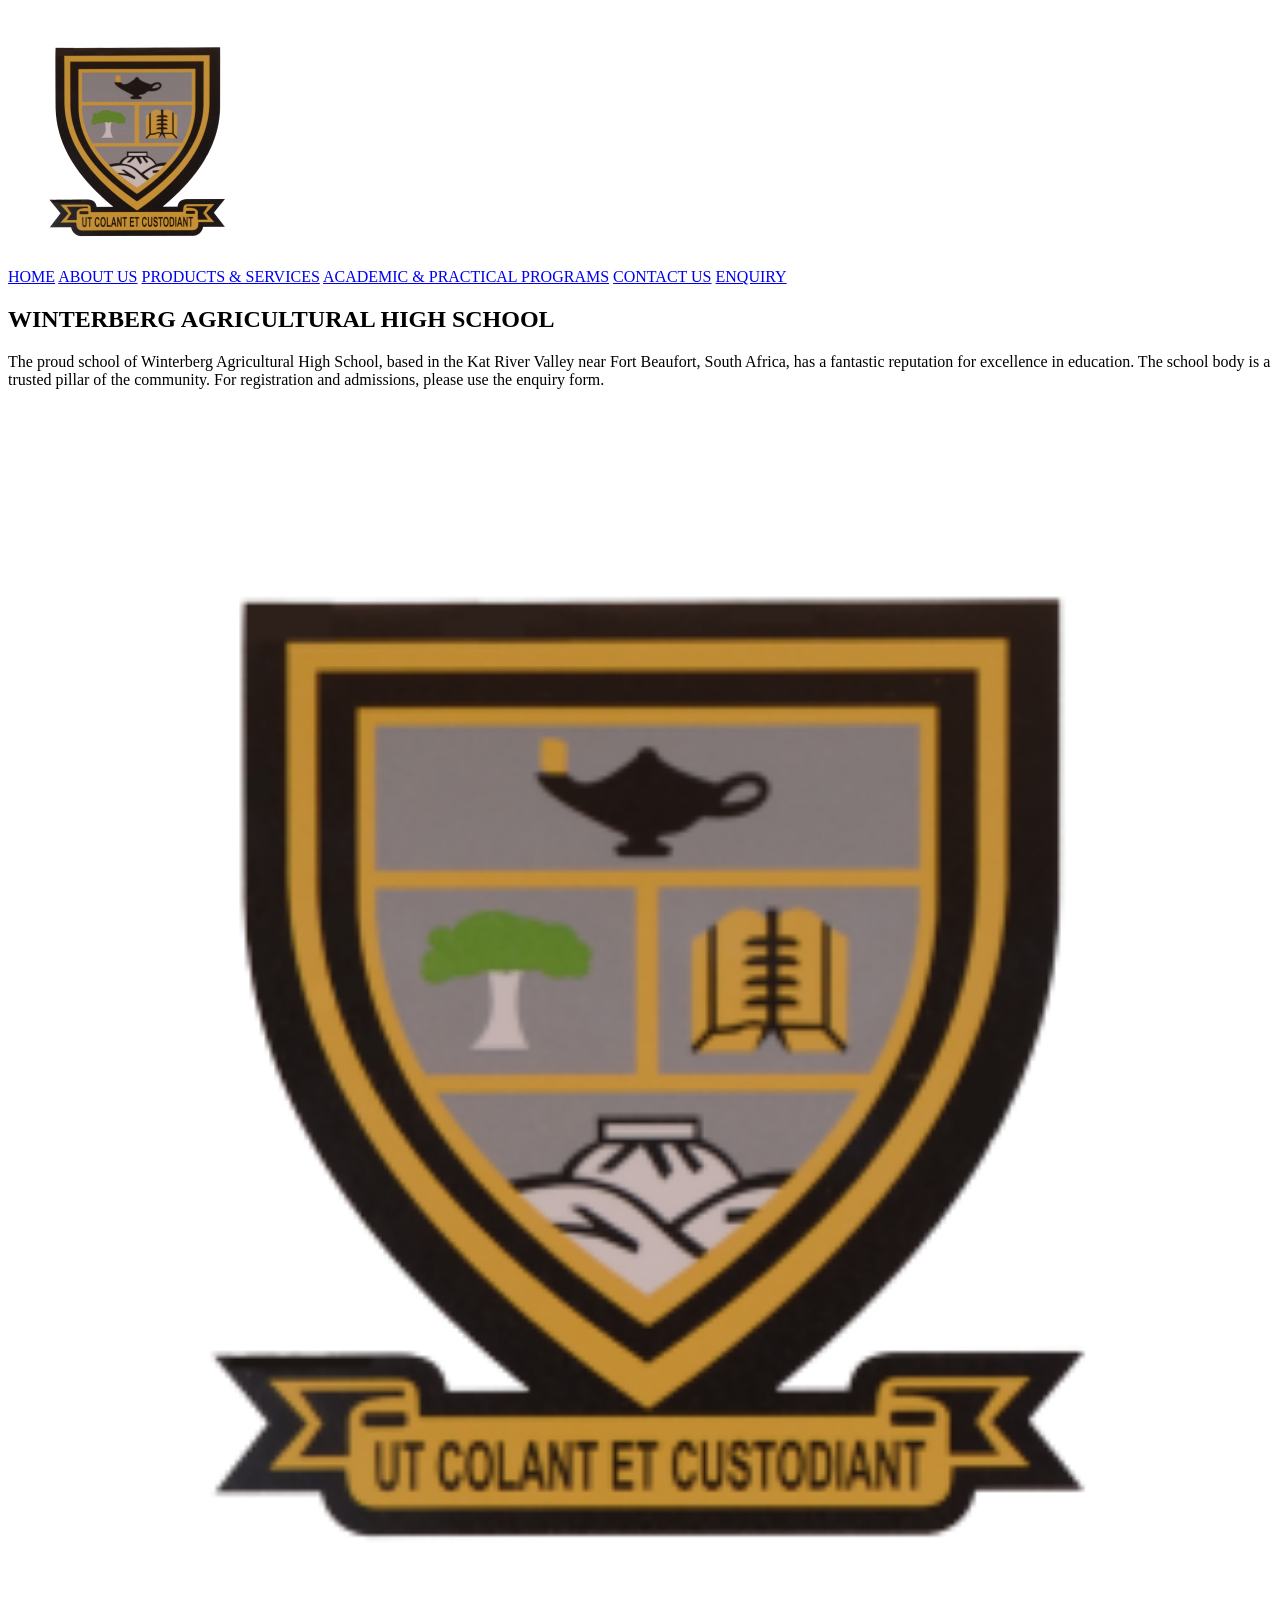
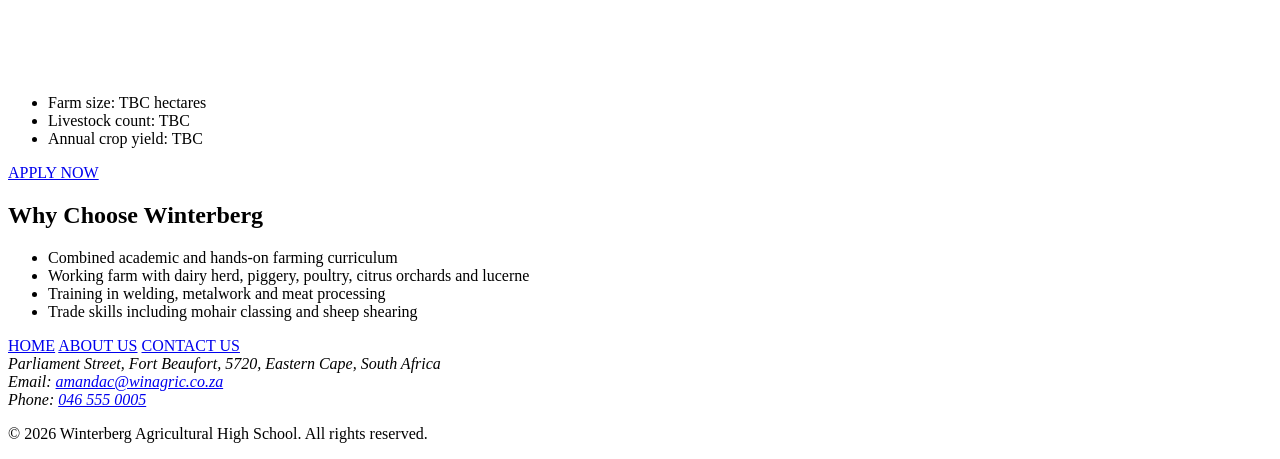
==== index.html @ d7b846fd "Added three more folders programs,products,enquiry" ====
<!DOCTYPE html>
<html lang="en">
<head>
    <meta charset="UTF-8">
    <meta name="viewport" content="width=device-width, initial-scale=1.0">
    <title>Winterberg Agricultural High School</title>
</head>
<body>
    <!--Header Section-->
    <header>
        <!--Logo-->
        <div class="logo">
            <img src="./assets/images/305408198_572691271316193_6727029344683562193_n.png" alt="Winterberg Agricultural High School badge">
        </div>
        <!--Navigation Links-->
        <nav>
            <a href="./index.html" class="active">HOME</a>
            <a href="./pages/about.html">ABOUT US</a>
            <a href="./pages/products.html">PRODUCTS &amp; SERVICES</a>
            <a href="./pages/programs.html">ACADEMIC &amp; PRACTICAL PROGRAMS</a>
            <a href="./pages/contact.html">CONTACT US</a>
            <a href="./pages/enquiry.html">ENQUIRY</a>
        </nav>
    </header>

    <!--Main Section-->
    <main>
        <!--Hero Section-->
        <section id="hero">
            <h1>WINTERBERG AGRICULTURAL HIGH SCHOOL</h1>
            <p>
                The proud school of Winterberg Agricultural High School, based in the
                Kat River Valley near Fort Beaufort, South Africa, has a fantastic
                reputation for excellence in education. The school body is a trusted
                pillar of the community. For registration and admissions, please use
                the enquiry form.
            </p>
            <img src="./assets/images/305408198_572691271316193_6727029344683562193_n.png" alt="Students working on the school farm" width="100%">
            <!--Live Metrics-->
            <ul id="farm-metrics">
                <li>Farm size: <span>TBC hectares</span></li>
                <li>Livestock count: <span>TBC</span></li>
                <li>Annual crop yield: <span>TBC</span></li>
            </ul>
            <a href="./pages/enquiry.html" id="cta-apply">APPLY NOW</a>
        </section>

        <!--Highlights Section-->
        <section id="highlights">
            <h2>Why Choose Winterberg</h2>
            <ul>
                <li>Combined academic and hands-on farming curriculum</li>
                <li>Working farm with dairy herd, piggery, poultry, citrus orchards and lucerne</li>
                <li>Training in welding, metalwork and meat processing</li>
                <li>Trade skills including mohair classing and sheep shearing</li>
            </ul>
        </section>
    </main>

    <!--Footer Section-->
    <footer>
        <nav>
            <a href="./index.html">HOME</a>
            <a href="./pages/about.html">ABOUT US</a>
            <a href="./pages/contact.html">CONTACT US</a>
        </nav>
        <address>
            Parliament Street, Fort Beaufort, 5720, Eastern Cape, South Africa<br>
            Email: <a href="mailto:amandac@winagric.co.za">amandac@winagric.co.za</a><br>
            Phone: <a href="tel:0465550005">046 555 0005</a>
        </address>
        <p>&copy; 2026 Winterberg Agricultural High School. All rights reserved.</p>
    </footer>
</body>
</html>
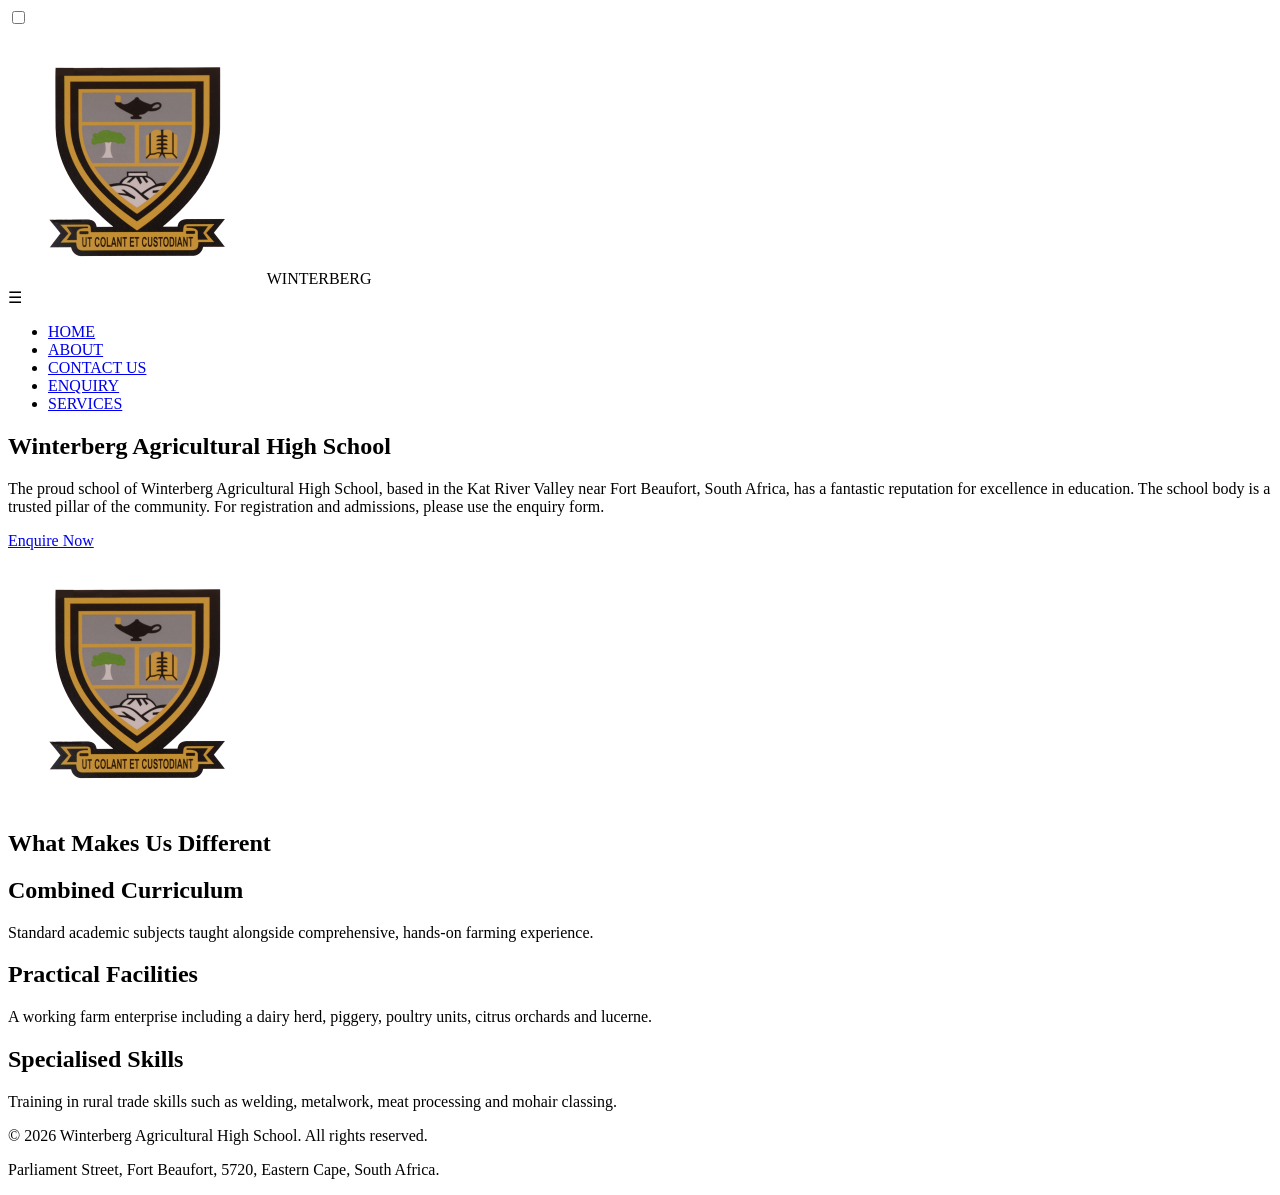
==== commit c46ae94f: "Additions" ====
--- a/index.html
+++ b/index.html
@@ -4,72 +4,74 @@
     <meta charset="UTF-8">
     <meta name="viewport" content="width=device-width, initial-scale=1.0">
     <title>Winterberg Agricultural High School</title>
+    <!--Part 2: external stylesheet linked on every page-->
+    <link rel="stylesheet" href="./assets/css/styles.css">
 </head>
 <body>
     <!--Header Section-->
     <header>
-        <!--Logo-->
-        <div class="logo">
-            <img src="./assets/images/305408198_572691271316193_6727029344683562193_n.png" alt="Winterberg Agricultural High School badge">
+        <input type="checkbox" id="nav-toggle" class="nav-toggle">
+        <div class="nav-bar">
+            <!--Logo / school badge, top left-->
+            <div class="brand">
+                <img src="./assets/images/305408198_572691271316193_6727029344683562193_n.png" alt="Winterberg Agricultural High School badge">
+                <span class="site-title">WINTERBERG</span>
+            </div>
+            <label for="nav-toggle" class="nav-toggle-label" aria-label="Toggle navigation">&#9776;</label>
+            <!--Navigation links-->
+            <nav>
+                <ul>
+                    <li><a href="./index.html" class="active">HOME</a></li>
+                    <li><a href="./pages/about.html">ABOUT</a></li>
+                    <li><a href="./pages/contact.html">CONTACT US</a></li>
+                    <li><a href="#">ENQUIRY</a></li>
+                    <li><a href="#">SERVICES</a></li>
+                </ul>
+            </nav>
         </div>
-        <!--Navigation Links-->
-        <nav>
-            <a href="./index.html" class="active">HOME</a>
-            <a href="./pages/about.html">ABOUT US</a>
-            <a href="./pages/products.html">PRODUCTS &amp; SERVICES</a>
-            <a href="./pages/programs.html">ACADEMIC &amp; PRACTICAL PROGRAMS</a>
-            <a href="./pages/contact.html">CONTACT US</a>
-            <a href="./pages/enquiry.html">ENQUIRY</a>
-        </nav>
     </header>
 
-    <!--Main Section-->
+    <!--Main section-->
     <main>
-        <!--Hero Section-->
-        <section id="hero">
-            <h1>WINTERBERG AGRICULTURAL HIGH SCHOOL</h1>
-            <p>
-                The proud school of Winterberg Agricultural High School, based in the
-                Kat River Valley near Fort Beaufort, South Africa, has a fantastic
-                reputation for excellence in education. The school body is a trusted
-                pillar of the community. For registration and admissions, please use
-                the enquiry form.
-            </p>
-            <img src="./assets/images/305408198_572691271316193_6727029344683562193_n.png" alt="Students working on the school farm" width="100%">
-            <!--Live Metrics-->
-            <ul id="farm-metrics">
-                <li>Farm size: <span>TBC hectares</span></li>
-                <li>Livestock count: <span>TBC</span></li>
-                <li>Annual crop yield: <span>TBC</span></li>
-            </ul>
-            <a href="./pages/enquiry.html" id="cta-apply">APPLY NOW</a>
+        <section class="hero">
+            <div class="hero-text">
+                <h1 class="page-title">Winterberg Agricultural High School</h1>
+                <p>
+                    The proud school of Winterberg Agricultural High School, based in the Kat River
+                    Valley near Fort Beaufort, South Africa, has a fantastic reputation for
+                    excellence in education. The school body is a trusted pillar of the community.
+                    For registration and admissions, please use the enquiry form.
+                </p>
+                <a href="./pages/contact.html" class="btn mt-lg">Enquire Now</a>
+            </div>
+            <div class="hero-image">
+                <img src="./assets/images/305408198_572691271316193_6727029344683562193_n.png" alt="Winterberg Agricultural High School students and livestock">
+            </div>
         </section>
 
-        <!--Highlights Section-->
-        <section id="highlights">
-            <h2>Why Choose Winterberg</h2>
-            <ul>
-                <li>Combined academic and hands-on farming curriculum</li>
-                <li>Working farm with dairy herd, piggery, poultry, citrus orchards and lucerne</li>
-                <li>Training in welding, metalwork and meat processing</li>
-                <li>Trade skills including mohair classing and sheep shearing</li>
-            </ul>
+        <section class="section-alt">
+            <h2 class="text-center">What Makes Us Different</h2>
+            <div class="card-group mt-lg">
+                <div class="card">
+                    <h2>Combined Curriculum</h2>
+                    <p>Standard academic subjects taught alongside comprehensive, hands-on farming experience.</p>
+                </div>
+                <div class="card">
+                    <h2>Practical Facilities</h2>
+                    <p>A working farm enterprise including a dairy herd, piggery, poultry units, citrus orchards and lucerne.</p>
+                </div>
+                <div class="card">
+                    <h2>Specialised Skills</h2>
+                    <p>Training in rural trade skills such as welding, metalwork, meat processing and mohair classing.</p>
+                </div>
+            </div>
         </section>
     </main>
 
-    <!--Footer Section-->
+    <!--Footer section-->
     <footer>
-        <nav>
-            <a href="./index.html">HOME</a>
-            <a href="./pages/about.html">ABOUT US</a>
-            <a href="./pages/contact.html">CONTACT US</a>
-        </nav>
-        <address>
-            Parliament Street, Fort Beaufort, 5720, Eastern Cape, South Africa<br>
-            Email: <a href="mailto:amandac@winagric.co.za">amandac@winagric.co.za</a><br>
-            Phone: <a href="tel:0465550005">046 555 0005</a>
-        </address>
         <p>&copy; 2026 Winterberg Agricultural High School. All rights reserved.</p>
+        <p>Parliament Street, Fort Beaufort, 5720, Eastern Cape, South Africa.</p>
     </footer>
 </body>
 </html>
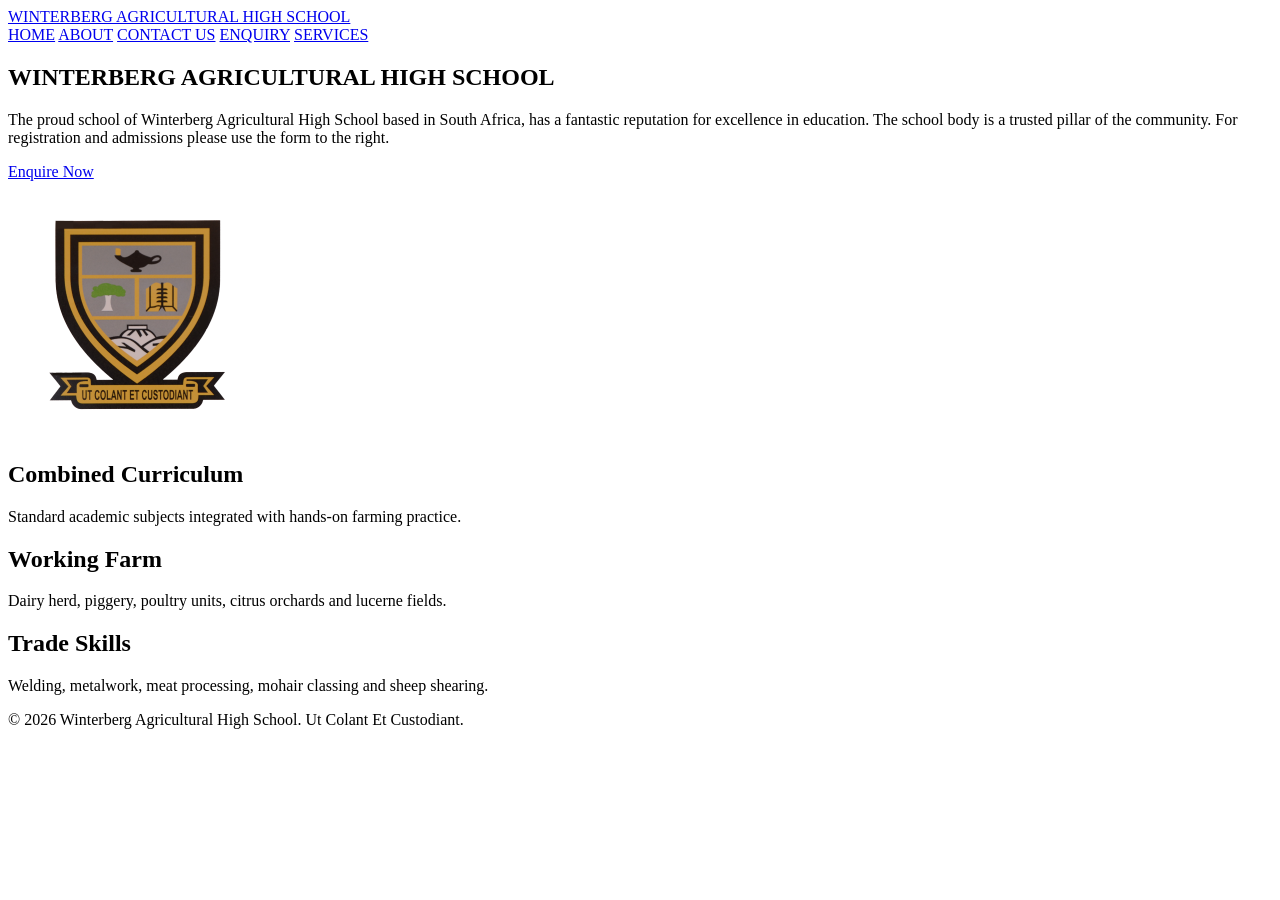
==== commit 7a20e166: "changed a few things" ====
--- a/index.html
+++ b/index.html
@@ -4,74 +4,64 @@
     <meta charset="UTF-8">
     <meta name="viewport" content="width=device-width, initial-scale=1.0">
     <title>Winterberg Agricultural High School</title>
-    <!--Part 2: external stylesheet linked on every page-->
-    <link rel="stylesheet" href="./assets/css/styles.css">
+    <link rel="preconnect" href="https://fonts.googleapis.com">
+    <link href="https://fonts.googleapis.com/css2?family=Poppins:wght@400;500;600;700&display=swap" rel="stylesheet">
+    <link rel="stylesheet" href="./assets/css/style.css">
 </head>
 <body>
     <!--Header Section-->
-    <header>
-        <input type="checkbox" id="nav-toggle" class="nav-toggle">
-        <div class="nav-bar">
-            <!--Logo / school badge, top left-->
-            <div class="brand">
-                <img src="./assets/images/305408198_572691271316193_6727029344683562193_n.png" alt="Winterberg Agricultural High School badge">
-                <span class="site-title">WINTERBERG</span>
-            </div>
-            <label for="nav-toggle" class="nav-toggle-label" aria-label="Toggle navigation">&#9776;</label>
-            <!--Navigation links-->
-            <nav>
-                <ul>
-                    <li><a href="./index.html" class="active">HOME</a></li>
-                    <li><a href="./pages/about.html">ABOUT</a></li>
-                    <li><a href="./pages/contact.html">CONTACT US</a></li>
-                    <li><a href="#">ENQUIRY</a></li>
-                    <li><a href="#">SERVICES</a></li>
-                </ul>
-            </nav>
-        </div>
+    <header class="site-header">
+        <!--Logo / School name-->
+        <a href="./index.html" class="brand">WINTERBERG <span>AGRICULTURAL HIGH SCHOOL</span></a>
+        <!--Navigation links-->
+        <nav class="primary-nav">
+            <a href="./index.html" class="active">HOME</a>
+            <a href="./pages/about.html">ABOUT</a>
+            <a href="./pages/contact.html">CONTACT US</a>
+            <a href="#">ENQUIRY</a>
+            <a href="#">SERVICES</a>
+        </nav>
     </header>
 
     <!--Main section-->
     <main>
+        <!--First / hero section-->
         <section class="hero">
             <div class="hero-text">
-                <h1 class="page-title">Winterberg Agricultural High School</h1>
+                <!--Welcome message-->
+                <h1>WINTERBERG AGRICULTURAL HIGH SCHOOL</h1>
                 <p>
-                    The proud school of Winterberg Agricultural High School, based in the Kat River
-                    Valley near Fort Beaufort, South Africa, has a fantastic reputation for
-                    excellence in education. The school body is a trusted pillar of the community.
-                    For registration and admissions, please use the enquiry form.
+                    The proud school of Winterberg Agricultural High School based in South Africa,
+                    has a fantastic reputation for excellence in education.
+                    The school body is a trusted pillar of the community.
+                    For registration and admissions please use the form to the right.
                 </p>
-                <a href="./pages/contact.html" class="btn mt-lg">Enquire Now</a>
+                <a href="./pages/contact.html" class="btn">Enquire Now</a>
             </div>
-            <div class="hero-image">
-                <img src="./assets/images/305408198_572691271316193_6727029344683562193_n.png" alt="Winterberg Agricultural High School students and livestock">
-            </div>
+            <!--Insert an image-->
+            <img src="./assets/images/305408198_572691271316193_6727029344683562193_n.png" alt="Winterberg Agricultural High School students and livestock" class="hero-img">
         </section>
 
-        <section class="section-alt">
-            <h2 class="text-center">What Makes Us Different</h2>
-            <div class="card-group mt-lg">
-                <div class="card">
-                    <h2>Combined Curriculum</h2>
-                    <p>Standard academic subjects taught alongside comprehensive, hands-on farming experience.</p>
-                </div>
-                <div class="card">
-                    <h2>Practical Facilities</h2>
-                    <p>A working farm enterprise including a dairy herd, piggery, poultry units, citrus orchards and lucerne.</p>
-                </div>
-                <div class="card">
-                    <h2>Specialised Skills</h2>
-                    <p>Training in rural trade skills such as welding, metalwork, meat processing and mohair classing.</p>
-                </div>
+        <!--Highlights section-->
+        <section class="highlights">
+            <div class="card">
+                <h2>Combined Curriculum</h2>
+                <p>Standard academic subjects integrated with hands-on farming practice.</p>
+            </div>
+            <div class="card">
+                <h2>Working Farm</h2>
+                <p>Dairy herd, piggery, poultry units, citrus orchards and lucerne fields.</p>
+            </div>
+            <div class="card">
+                <h2>Trade Skills</h2>
+                <p>Welding, metalwork, meat processing, mohair classing and sheep shearing.</p>
             </div>
         </section>
     </main>
 
     <!--Footer section-->
-    <footer>
-        <p>&copy; 2026 Winterberg Agricultural High School. All rights reserved.</p>
-        <p>Parliament Street, Fort Beaufort, 5720, Eastern Cape, South Africa.</p>
+    <footer class="site-footer">
+        <p>&copy; 2026 Winterberg Agricultural High School. Ut Colant Et Custodiant.</p>
     </footer>
 </body>
 </html>
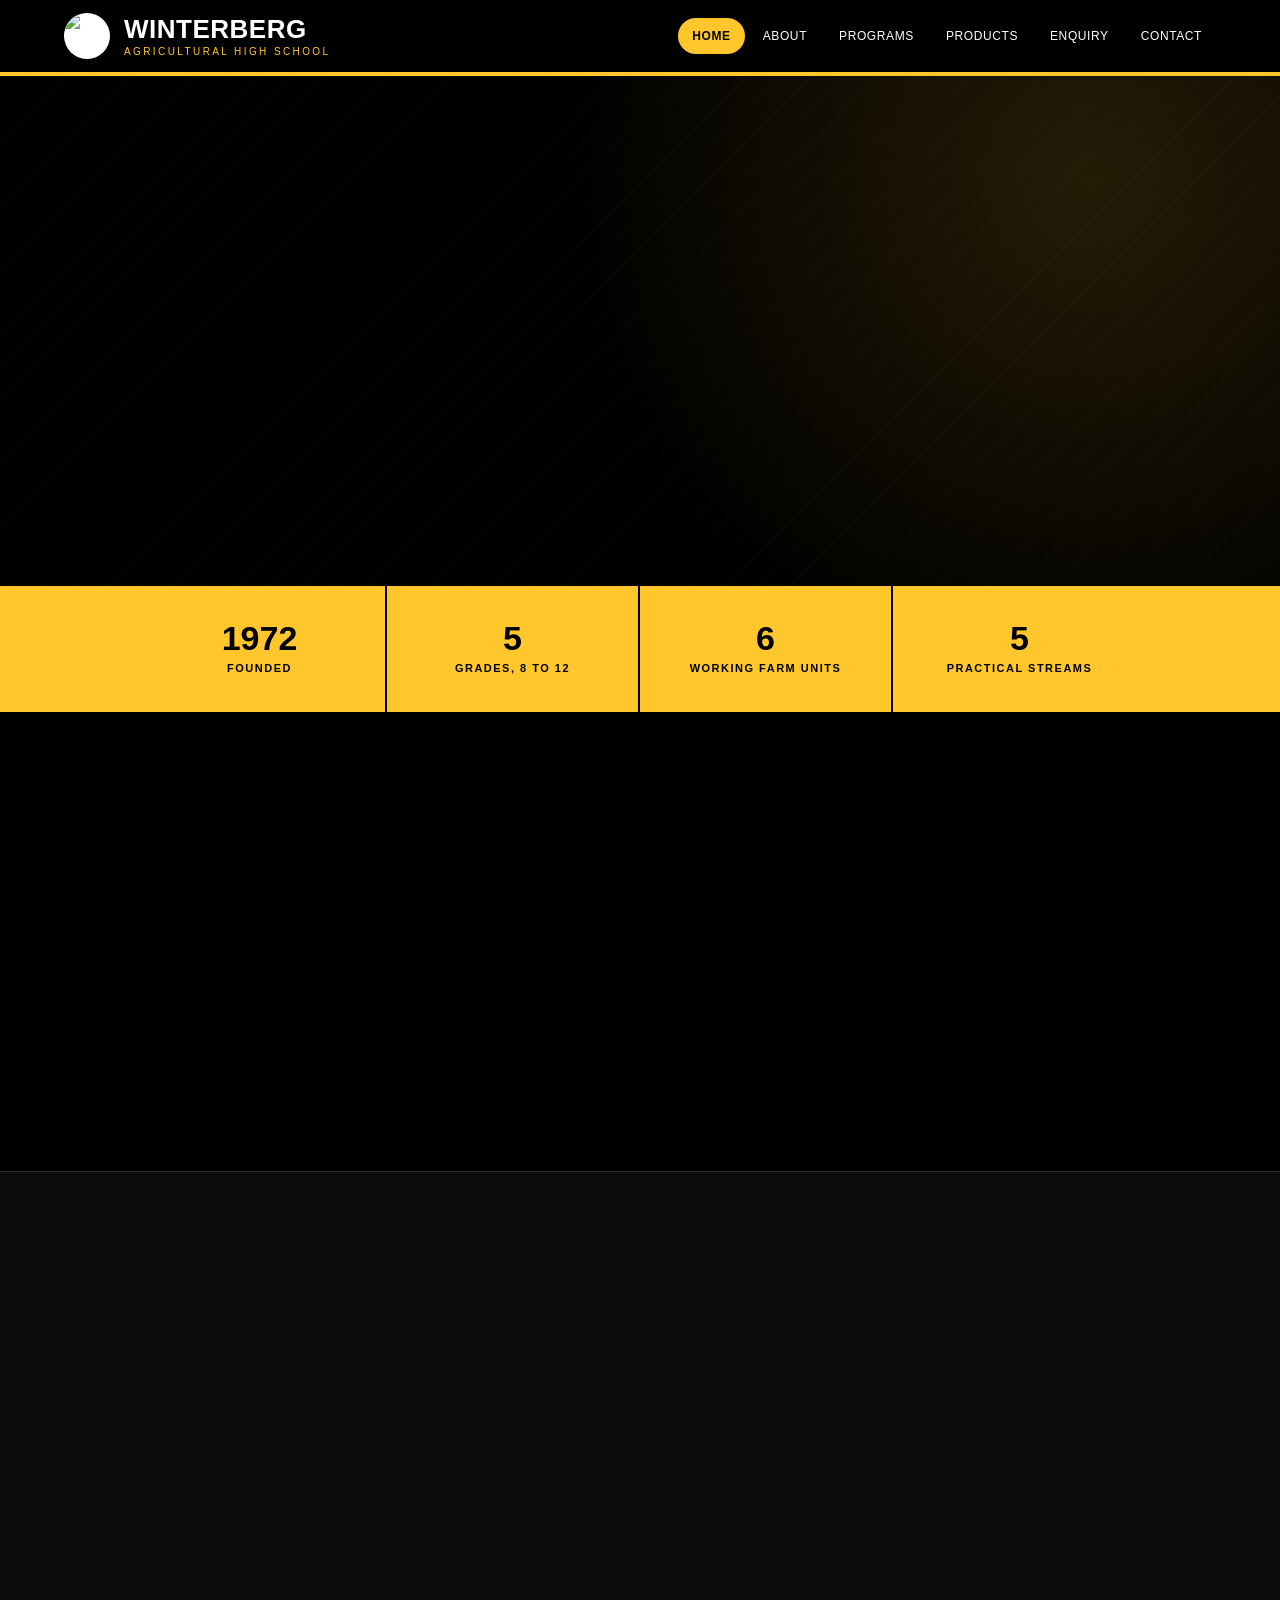
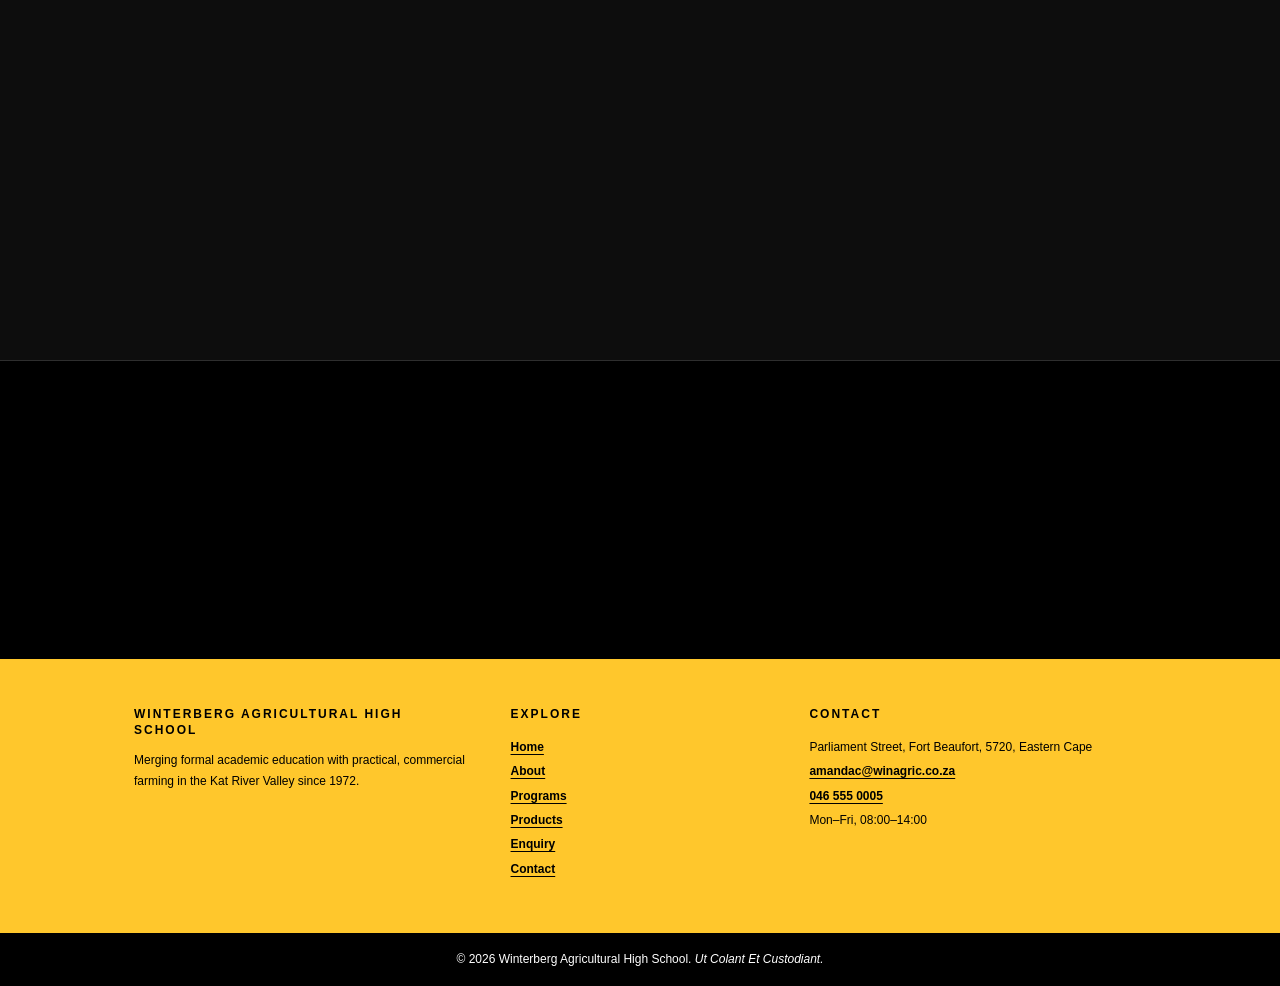
==== commit 8375aaca: "Added the form" ====
--- a/index.html
+++ b/index.html
@@ -1,67 +1,201 @@
 <!DOCTYPE html>
-<html lang="en">
+<html lang="en" class="no-js">
 <head>
     <meta charset="UTF-8">
     <meta name="viewport" content="width=device-width, initial-scale=1.0">
-    <title>Winterberg Agricultural High School</title>
+    <title>Winterberg Agricultural High School | Farming &amp; Academic Excellence, Fort Beaufort</title>
+    <meta name="description" content="Winterberg Agricultural High School in Fort Beaufort, Eastern Cape, combines Grade 8 to 12 academics with hands-on commercial farming and trade skills.">
+    <meta name="author" content="Winterberg Agricultural High School">
+    <meta name="robots" content="index, follow">
+    <meta name="theme-color" content="#000000">
+    <link rel="canonical" href="https://siyahlumakepe15-debug.github.io/Winterberg-Website/">
+    <!-- Security: Content-Security-Policy and referrer policy -->
+    <meta http-equiv="Content-Security-Policy" content="default-src 'self'; script-src 'self' 'sha256-N9v3EnPaUyp6HvI/g75KoK11mUw7quk1fPSwEhREnaU=' https://unpkg.com; style-src 'self' https://unpkg.com https://fonts.googleapis.com; font-src https://fonts.gstatic.com; img-src 'self' data: https://*.tile.openstreetmap.org; connect-src 'self'; object-src 'none'; base-uri 'self'; form-action 'self'">
+    <meta name="referrer" content="strict-origin-when-cross-origin">
+    <!-- Social sharing -->
+    <meta property="og:type" content="website">
+    <meta property="og:site_name" content="Winterberg Agricultural High School">
+    <meta property="og:title" content="Winterberg Agricultural High School | Farming &amp; Academic Excellence, Fort Beaufort">
+    <meta property="og:description" content="Winterberg Agricultural High School in Fort Beaufort, Eastern Cape, combines Grade 8 to 12 academics with hands-on commercial farming and trade skills.">
+    <meta property="og:url" content="https://siyahlumakepe15-debug.github.io/Winterberg-Website/">
+    <meta property="og:image" content="https://siyahlumakepe15-debug.github.io/Winterberg-Website/assets/images/winterberg-crest.png">
+    <meta property="og:locale" content="en_ZA">
+    <meta name="twitter:card" content="summary">
+    <link rel="icon" type="image/png" href="./assets/images/winterberg-crest.png">
+    <!-- Page speed: preconnect + non-blocking font load -->
     <link rel="preconnect" href="https://fonts.googleapis.com">
-    <link href="https://fonts.googleapis.com/css2?family=Poppins:wght@400;500;600;700&display=swap" rel="stylesheet">
+    <link rel="preconnect" href="https://fonts.gstatic.com" crossorigin>
+    <link rel="stylesheet" href="https://fonts.googleapis.com/css2?family=Poppins:wght@400;500;600;700&amp;display=swap">
     <link rel="stylesheet" href="./assets/css/style.css">
+    <script type="application/ld+json">{"@context": "https://schema.org", "@type": "EducationalOrganization", "name": "Winterberg Agricultural High School", "alternateName": "Winterberg Landbou Hoërskool", "url": "https://siyahlumakepe15-debug.github.io/Winterberg-Website/", "logo": "https://siyahlumakepe15-debug.github.io/Winterberg-Website/assets/images/winterberg-crest.png", "foundingDate": "1972", "email": "amandac@winagric.co.za", "telephone": "+27465550005", "address": {"@type": "PostalAddress", "streetAddress": "Parliament Street", "addressLocality": "Fort Beaufort", "addressRegion": "Eastern Cape", "postalCode": "5720", "addressCountry": "ZA"}, "geo": {"@type": "GeoCoordinates", "latitude": -32.7867, "longitude": 26.6236}, "openingHours": "Mo-Fr 08:00-14:00"}</script>
+    <script>document.documentElement.className = "js";</script>
 </head>
 <body>
+    <a class="skip-link" href="#main">Skip to main content</a>
+
     <!--Header Section-->
     <header class="site-header">
-        <!--Logo / School name-->
-        <a href="./index.html" class="brand">WINTERBERG <span>AGRICULTURAL HIGH SCHOOL</span></a>
-        <!--Navigation links-->
-        <nav class="primary-nav">
-            <a href="./index.html" class="active">HOME</a>
+        <a href="./index.html" class="brand-lockup" aria-label="Winterberg Agricultural High School home">
+            <img class="brand-crest" src="./assets/images/winterberg-crest.png" width="46" height="46" alt="Winterberg school crest">
+            <span class="brand">WINTERBERG <span>AGRICULTURAL HIGH SCHOOL</span></span>
+        </a>
+        <button class="nav-toggle" type="button" aria-expanded="false" aria-controls="primary-nav" aria-label="Toggle menu">
+            <span></span><span></span><span></span>
+        </button>
+        <nav class="primary-nav" id="primary-nav" aria-label="Main">
+            <a href="./index.html" class="active" aria-current="page">HOME</a>
             <a href="./pages/about.html">ABOUT</a>
-            <a href="./pages/contact.html">CONTACT US</a>
-            <a href="#">ENQUIRY</a>
-            <a href="#">SERVICES</a>
+            <a href="./pages/programs.html">PROGRAMS</a>
+            <a href="./pages/products.html">PRODUCTS</a>
+            <a href="./pages/enquiry.html">ENQUIRY</a>
+            <a href="./pages/contact.html">CONTACT</a>
         </nav>
     </header>
 
-    <!--Main section-->
-    <main>
-        <!--First / hero section-->
-        <section class="hero">
-            <div class="hero-text">
-                <!--Welcome message-->
-                <h1>WINTERBERG AGRICULTURAL HIGH SCHOOL</h1>
-                <p>
-                    The proud school of Winterberg Agricultural High School based in South Africa,
-                    has a fantastic reputation for excellence in education.
-                    The school body is a trusted pillar of the community.
-                    For registration and admissions please use the form to the right.
-                </p>
-                <a href="./pages/contact.html" class="btn">Enquire Now</a>
-            </div>
-            <!--Insert an image-->
-            <img src="./assets/images/305408198_572691271316193_6727029344683562193_n.png" alt="Winterberg Agricultural High School students and livestock" class="hero-img">
-        </section>
-
-        <!--Highlights section-->
-        <section class="highlights">
-            <div class="card">
-                <h2>Combined Curriculum</h2>
-                <p>Standard academic subjects integrated with hands-on farming practice.</p>
-            </div>
-            <div class="card">
-                <h2>Working Farm</h2>
-                <p>Dairy herd, piggery, poultry units, citrus orchards and lucerne fields.</p>
-            </div>
-            <div class="card">
-                <h2>Trade Skills</h2>
-                <p>Welding, metalwork, meat processing, mohair classing and sheep shearing.</p>
-            </div>
-        </section>
+    <main id="main">
+
+        <!--Hero-->
+        <section class="hero-wrap" aria-labelledby="hero-title">
+            <div class="container hero">
+                <div class="hero-card reveal">
+                    <p class="eyebrow">Fort Beaufort &middot; Kat River Valley &middot; Est. 1972</p>
+                    <h1 id="hero-title">WINTERBERG AGRICULTURAL HIGH SCHOOL</h1>
+                    <p>
+                        The proud school of Winterberg Agricultural High School, based in South Africa,
+                        has a fantastic reputation for excellence in education.
+                        The school body is a trusted pillar of the community.
+                        For registration and admissions, send us an enquiry and our office will respond.
+                    </p>
+                    <div class="hero-actions">
+                        <a href="./pages/enquiry.html" class="btn">Enquire Now</a>
+                        <a href="./pages/programs.html" class="btn btn-outline">Explore programs</a>
+                    </div>
+                </div>
+                <div class="hero-visual reveal" data-delay="1">
+                    <img src="./assets/images/winterberg-crest.png" width="255" height="256" class="hero-img" alt="Winterberg Agricultural High School crest with the motto Ut Colant Et Custodiant">
+                    <div class="hero-badge"><strong data-count="54" data-suffix="+">54+</strong>years of farming education</div>
+                </div>
+            </div>
+        </section>
+
+        <!--Stats band-->
+        <section class="band-yellow" aria-label="School at a glance">
+            <div class="container stats">
+                <div class="stat"><span class="num" data-count="1972">1972</span><span class="label">Founded</span></div>
+                <div class="stat"><span class="num" data-count="5">5</span><span class="label">Grades, 8 to 12</span></div>
+                <div class="stat"><span class="num" data-count="6">6</span><span class="label">Working farm units</span></div>
+                <div class="stat"><span class="num" data-count="5">5</span><span class="label">Practical streams</span></div>
+            </div>
+        </section>
+
+        <!--Highlights-->
+        <section class="section" aria-labelledby="why-title">
+            <div class="container">
+                <div class="section-head reveal">
+                    <p class="eyebrow">Why Winterberg</p>
+                    <h2 id="why-title">Classroom learning, grown in the field</h2>
+                    <p class="lede">Students leave with a matric and with skills they have practised for years on a real, commercial farm.</p>
+                </div>
+                <div class="grid-3">
+                    <article class="card reveal"><span class="card-num">01</span>
+                        <h3>Combined Curriculum</h3>
+                        <p>Standard academic subjects integrated with hands-on farming practice.</p></article>
+                    <article class="card reveal" data-delay="1"><span class="card-num">02</span>
+                        <h3>Working Farm</h3>
+                        <p>Dairy herd, piggery, poultry units, citrus orchards and lucerne fields.</p></article>
+                    <article class="card reveal" data-delay="2"><span class="card-num">03</span>
+                        <h3>Trade Skills</h3>
+                        <p>Welding, metalwork, meat processing, mohair classing and sheep shearing.</p></article>
+                </div>
+            </div>
+        </section>
+
+        <!--Gallery with lightbox-->
+        <section class="section band-ink" aria-labelledby="gallery-title">
+            <div class="container">
+                <div class="section-head reveal">
+                    <p class="eyebrow">Life at school</p>
+                    <h2 id="gallery-title">Gallery</h2>
+                    <p class="lede">Select any image to view it larger. Use the arrow keys to move through the gallery and Esc to close.</p>
+                </div>
+                <div class="gallery" id="gallery" role="list" aria-label="Photo gallery. Select an image to enlarge it.">
+                <button class="gallery-item reveal" type="button" data-full="./assets/images/dairy-herd.svg" data-caption="Dairy herd" data-alt="Illustration of dairy cows grazing on the Winterberg school farm" data-delay="0">
+                    <img src="./assets/images/dairy-herd.svg" width="800" height="600" loading="lazy" alt="Illustration of dairy cows grazing on the Winterberg school farm">
+                    <span class="cap">Dairy herd</span>
+                </button>
+                <button class="gallery-item reveal" type="button" data-full="./assets/images/citrus-orchard.svg" data-caption="Citrus orchards" data-alt="Illustration of rows of orange trees in the school citrus orchard" data-delay="1">
+                    <img src="./assets/images/citrus-orchard.svg" width="800" height="600" loading="lazy" alt="Illustration of rows of orange trees in the school citrus orchard">
+                    <span class="cap">Citrus orchards</span>
+                </button>
+                <button class="gallery-item reveal" type="button" data-full="./assets/images/lucerne-fields.svg" data-caption="Lucerne fields" data-alt="Illustration of lucerne fields with round hay bales" data-delay="2">
+                    <img src="./assets/images/lucerne-fields.svg" width="800" height="600" loading="lazy" alt="Illustration of lucerne fields with round hay bales">
+                    <span class="cap">Lucerne fields</span>
+                </button>
+                <button class="gallery-item reveal" type="button" data-full="./assets/images/welding-workshop.svg" data-caption="Welding and metalwork" data-alt="Illustration of an anvil and welding sparks in the school workshop" data-delay="0">
+                    <img src="./assets/images/welding-workshop.svg" width="800" height="600" loading="lazy" alt="Illustration of an anvil and welding sparks in the school workshop">
+                    <span class="cap">Welding and metalwork</span>
+                </button>
+                <button class="gallery-item reveal" type="button" data-full="./assets/images/greenhouse.svg" data-caption="Greenhouses" data-alt="Illustration of a greenhouse full of young seedlings" data-delay="1">
+                    <img src="./assets/images/greenhouse.svg" width="800" height="600" loading="lazy" alt="Illustration of a greenhouse full of young seedlings">
+                    <span class="cap">Greenhouses</span>
+                </button>
+                <button class="gallery-item reveal" type="button" data-full="./assets/images/classroom.svg" data-caption="Classroom learning" data-alt="Illustration of a classroom blackboard with a graph" data-delay="2">
+                    <img src="./assets/images/classroom.svg" width="800" height="600" loading="lazy" alt="Illustration of a classroom blackboard with a graph">
+                    <span class="cap">Classroom learning</span>
+                </button>
+            </div>
+            </div>
+        </section>
+
+        <!--CTA-->
+        <section class="section">
+            <div class="container">
+                <div class="cta-strip reveal">
+                    <div>
+                        <p class="eyebrow">Admissions</p>
+                        <h2>Ready to become part of Winterberg?</h2>
+                        <p>Ask about available places, produce boxes, or how to volunteer or sponsor.</p>
+                    </div>
+                    <a href="./pages/enquiry.html" class="btn">Send an enquiry</a>
+                </div>
+            </div>
+        </section>
+
     </main>
 
-    <!--Footer section-->
+    <!--Footer Section-->
     <footer class="site-footer">
-        <p>&copy; 2026 Winterberg Agricultural High School. Ut Colant Et Custodiant.</p>
+        <div class="footer-grid">
+            <div>
+                <h2>Winterberg Agricultural High School</h2>
+                <p>Merging formal academic education with practical, commercial farming in the Kat River Valley since 1972.</p>
+            </div>
+            <nav aria-label="Footer">
+                <h2>Explore</h2>
+                <ul>
+                <li><a href="./index.html">Home</a></li>
+                <li><a href="./pages/about.html">About</a></li>
+                <li><a href="./pages/programs.html">Programs</a></li>
+                <li><a href="./pages/products.html">Products</a></li>
+                <li><a href="./pages/enquiry.html">Enquiry</a></li>
+                <li><a href="./pages/contact.html">Contact</a></li>
+                </ul>
+            </nav>
+            <address>
+                <h2>Contact</h2>
+                <ul>
+                    <li>Parliament Street, Fort Beaufort, 5720, Eastern Cape</li>
+                    <li><a href="mailto:amandac@winagric.co.za">amandac@winagric.co.za</a></li>
+                    <li><a href="tel:+27465550005">046 555 0005</a></li>
+                    <li>Mon&ndash;Fri, 08:00&ndash;14:00</li>
+                </ul>
+            </address>
+        </div>
+        <p class="footer-bottom">&copy; 2026 Winterberg Agricultural High School. <em>Ut Colant Et Custodiant.</em></p>
     </footer>
+
+    <button class="to-top" type="button" aria-label="Back to top">&uarr;</button>
+
+    <script src="./assets/js/main.js" defer></script>
 </body>
 </html>
--- a/assets/css/style.css
+++ b/assets/css/style.css
@@ -0,0 +1,551 @@
+/* =========================================================
+   WINTERBERG AGRICULTURAL HIGH SCHOOL — MAIN STYLESHEET
+   (Part 2 styling + Part 3 redesign and interactive components)
+
+   Colour rules
+     - WHITE text on every BLACK surface
+     - BLACK text on every YELLOW surface
+     - White also used as an accent (borders, form fields, frames)
+
+   Brief typography (kept exactly, change in ONE place below):
+     --size-brand 26px | --size-title 14px | --size-body 12px
+
+   Contents
+     1. Reset & variables        7. Gallery & lightbox
+     2. Typography               8. Accordion, tabs, filter
+     3. Layout & header          9. Tables
+     4. Hero & sections         10. Forms & validation
+     5. Cards & stats           11. Map & footer
+     6. Buttons & links         12. Animation, responsive, print
+   ========================================================= */
+
+/* -----------------------------
+   1. RESET & VARIABLES
+------------------------------ */
+*, *::before, *::after { margin: 0; padding: 0; box-sizing: border-box; }
+
+:root {
+    --colour-yellow: #ffc72c;
+    --colour-yellow-deep: #e6a800;
+    --colour-black: #000000;
+    --colour-ink: #0d0d0d;          /* raised black surface */
+    --colour-panel: #161616;        /* card surface on black */
+    --colour-line: #2e2e2e;
+    --colour-white: #ffffff;
+    --colour-muted: #cfcfcf;        /* secondary text on black */
+    --colour-error: #b3001b;        /* error text on white/yellow */
+    --colour-error-bright: #ff6b6b; /* error text on black */
+    --colour-ok: #0b6b2a;
+    --colour-placeholder: #5c5c5c;
+
+    --font-main: 'Poppins', 'Avenir Next LT Pro', 'Century Gothic', Arial, sans-serif;
+
+    --size-brand: 26px;
+    --size-title: 14px;
+    --size-body: 12px;
+
+    --radius: 14px;
+    --radius-sm: 8px;
+    --shadow-yellow: 8px 8px 0 var(--colour-yellow);
+    --ease: cubic-bezier(.2, .7, .2, 1);
+    --header-h: 76px;
+}
+
+html { scroll-behavior: smooth; scroll-padding-top: calc(var(--header-h) + 16px); }
+
+body {
+    font-family: var(--font-main);
+    font-size: var(--size-body);
+    line-height: 1.7;
+    color: var(--colour-white);
+    background-color: var(--colour-black);
+    display: flex;
+    flex-direction: column;
+    min-height: 100vh;
+    -webkit-font-smoothing: antialiased;
+}
+
+img, svg { max-width: 100%; height: auto; display: block; }
+a { color: inherit; text-decoration: none; }
+ul { list-style: none; }
+button { font-family: inherit; cursor: pointer; }
+
+.skip-link {
+    position: absolute; left: 12px; top: -60px; z-index: 200;
+    background: var(--colour-yellow); color: var(--colour-black);
+    padding: 10px 16px; border-radius: 0 0 var(--radius-sm) var(--radius-sm);
+    font-weight: 600; transition: top .2s var(--ease);
+}
+.skip-link:focus { top: 0; }
+
+.visually-hidden {
+    position: absolute !important; width: 1px; height: 1px; overflow: hidden;
+    clip: rect(0 0 0 0); white-space: nowrap;
+}
+
+/* -----------------------------
+   2. TYPOGRAPHY
+------------------------------ */
+h1, h2, h3 { font-weight: 600; line-height: 1.3; }
+
+.brand { font-size: var(--size-brand); font-weight: 700; letter-spacing: .5px; line-height: 1.1; color: var(--colour-white); }
+.brand span {
+    display: block; font-size: 10px; font-weight: 500; letter-spacing: 2.4px;
+    color: var(--colour-yellow); margin-top: 3px;
+}
+
+/* Page / hero titles = 14px per brief, made to feel deliberate with tracking + rule */
+.hero h1, .page-intro h1 {
+    font-size: var(--size-title);
+    text-transform: uppercase;
+    letter-spacing: 2px;
+    margin-bottom: 14px;
+}
+h2 { font-size: var(--size-title); margin-bottom: 8px; }
+h3 { font-size: var(--size-body); margin-bottom: 6px; }
+p, li, label, dd, dt, td, th { font-size: var(--size-body); }
+
+.eyebrow {
+    display: inline-flex; align-items: center; gap: 10px;
+    font-size: 10px; font-weight: 600; letter-spacing: 3px; text-transform: uppercase;
+    color: var(--colour-yellow); margin-bottom: 10px;
+}
+.eyebrow::before { content: ""; width: 28px; height: 2px; background: currentColor; }
+.on-yellow .eyebrow, .hero .eyebrow, .band-yellow .eyebrow { color: var(--colour-black); }
+
+.lede { font-size: 13px; max-width: 60ch; color: var(--colour-muted); }
+
+/* -----------------------------
+   3. LAYOUT & HEADER
+------------------------------ */
+.site-header {
+    position: sticky; top: 0; z-index: 100;
+    display: flex; justify-content: space-between; align-items: center; gap: 16px;
+    min-height: var(--header-h);
+    padding: 12px 5%;
+    background: rgba(0, 0, 0, .92);
+    backdrop-filter: blur(10px);
+    border-bottom: 4px solid var(--colour-yellow);
+    transition: box-shadow .3s var(--ease), min-height .3s var(--ease);
+}
+.site-header.is-scrolled { box-shadow: 0 8px 24px rgba(0, 0, 0, .6); --header-h: 64px; }
+
+.brand-lockup { display: flex; align-items: center; gap: 14px; }
+.brand-crest { width: 46px; height: 46px; border-radius: 50%; background: var(--colour-white); object-fit: cover; flex: none; }
+
+.primary-nav { display: flex; flex-wrap: wrap; gap: 4px; }
+.primary-nav a {
+    position: relative; display: inline-block; padding: 8px 14px;
+    font-size: var(--size-body); font-weight: 500; letter-spacing: .6px;
+    border-radius: 999px; color: var(--colour-white);
+    transition: background-color .2s, color .2s;
+}
+
+.nav-toggle {
+    display: none; width: 44px; height: 44px; border: 2px solid var(--colour-yellow);
+    border-radius: var(--radius-sm); background: transparent; color: var(--colour-yellow);
+    align-items: center; justify-content: center; flex-direction: column; gap: 5px;
+}
+.nav-toggle span { display: block; width: 20px; height: 2px; background: currentColor; transition: transform .25s var(--ease), opacity .2s; }
+.nav-toggle[aria-expanded="true"] span:nth-child(1) { transform: translateY(7px) rotate(45deg); }
+.nav-toggle[aria-expanded="true"] span:nth-child(2) { opacity: 0; }
+.nav-toggle[aria-expanded="true"] span:nth-child(3) { transform: translateY(-7px) rotate(-45deg); }
+
+main { flex: 1; width: 100%; }
+.container { width: 100%; max-width: 1140px; margin: 0 auto; padding-inline: 5%; }
+.section { padding: 72px 0; }
+.section-head { margin-bottom: 36px; max-width: 62ch; }
+
+.band-yellow { background: var(--colour-yellow); color: var(--colour-black); }
+.band-ink { background: var(--colour-ink); border-block: 1px solid var(--colour-line); }
+
+.grid-3 { display: grid; grid-template-columns: repeat(3, 1fr); gap: 24px; }
+.grid-2 { display: grid; grid-template-columns: repeat(2, 1fr); gap: 32px; align-items: start; }
+
+/* -----------------------------
+   4. HERO & PAGE INTRO
+------------------------------ */
+.hero-wrap {
+    position: relative; overflow: hidden;
+    background:
+        radial-gradient(circle at 85% 20%, rgba(255, 199, 44, .14), transparent 45%),
+        repeating-linear-gradient(135deg, transparent 0 22px, rgba(255, 255, 255, .025) 22px 23px),
+        var(--colour-black);
+    padding: 64px 0 80px;
+}
+.hero {
+    display: grid; grid-template-columns: 1.15fr .85fr; gap: 56px; align-items: center;
+}
+.hero-card {
+    background: var(--colour-yellow); color: var(--colour-black);
+    border-radius: var(--radius); padding: 44px 40px; box-shadow: var(--shadow-yellow) ,0 0 0 4px var(--colour-white) inset;
+    position: relative;
+}
+.hero-card p { font-size: 13px; max-width: 52ch; }
+.hero-card h1 { border-bottom: 3px solid var(--colour-black); display: inline-block; padding-bottom: 8px; }
+.hero-actions { display: flex; flex-wrap: wrap; gap: 12px; margin-top: 22px; }
+
+.hero-visual { position: relative; display: grid; place-items: center; }
+.hero-img {
+    width: min(340px, 100%); aspect-ratio: 1; object-fit: contain;
+    background: var(--colour-white); border: 4px solid var(--colour-white);
+    border-radius: 50%; padding: 14px;
+    box-shadow: 0 0 0 10px var(--colour-yellow), 0 30px 60px rgba(0, 0, 0, .6);
+    animation: float 6s ease-in-out infinite;
+}
+.hero-badge {
+    position: absolute; right: -6px; bottom: -22px;
+    background: var(--colour-black); color: var(--colour-white);
+    border: 2px solid var(--colour-yellow); border-radius: var(--radius-sm);
+    padding: 10px 16px; font-weight: 600; font-size: 11px; line-height: 1.4;
+}
+.hero-badge strong { display: block; color: var(--colour-yellow); font-size: 18px; }
+
+.page-intro { padding: 64px 0 40px; background: linear-gradient(180deg, var(--colour-ink), var(--colour-black)); border-bottom: 1px solid var(--colour-line); }
+.page-intro h1 { display: inline-block; padding-bottom: 8px; border-bottom: 3px solid var(--colour-yellow); }
+.page-intro p { max-width: 70ch; font-size: 13px; color: var(--colour-muted); }
+.breadcrumb { font-size: 11px; color: var(--colour-muted); margin-bottom: 14px; }
+.breadcrumb a { text-decoration: underline; text-underline-offset: 3px; }
+.breadcrumb a:hover { color: var(--colour-yellow); }
+
+/* -----------------------------
+   5. CARDS & STATS
+------------------------------ */
+.card {
+    background: var(--colour-panel); color: var(--colour-white);
+    border: 1px solid var(--colour-line); border-top: 4px solid var(--colour-yellow);
+    border-radius: var(--radius); padding: 28px 24px;
+    transition: transform .3s var(--ease), background-color .3s, color .3s, border-color .3s, box-shadow .3s;
+}
+.card .card-num {
+    display: inline-grid; place-items: center; width: 38px; height: 38px; margin-bottom: 16px;
+    border-radius: 50%; background: var(--colour-yellow); color: var(--colour-black);
+    font-weight: 700; font-size: 13px; transition: background-color .3s, color .3s;
+}
+.card p { color: var(--colour-muted); transition: color .3s; }
+.card:hover { background: var(--colour-yellow); color: var(--colour-black); border-color: var(--colour-yellow); transform: translateY(-6px); box-shadow: 0 18px 36px rgba(255, 199, 44, .25); }
+.card:hover p { color: var(--colour-black); }
+.card:hover .card-num { background: var(--colour-black); color: var(--colour-white); }
+
+.stats { display: grid; grid-template-columns: repeat(4, 1fr); gap: 0; }
+.stat { padding: 34px 20px; text-align: center; border-right: 2px solid var(--colour-black); }
+.stat:last-child { border-right: 0; }
+.stat .num { display: block; font-size: 34px; font-weight: 700; line-height: 1.1; }
+.stat .label { font-size: 11px; font-weight: 600; letter-spacing: 1.5px; text-transform: uppercase; }
+
+.motto {
+    text-align: center; padding: 56px 24px; border-radius: var(--radius);
+    background: var(--colour-yellow); color: var(--colour-black);
+    position: relative; overflow: hidden;
+}
+.motto h2 { font-size: 20px; font-style: italic; }
+.motto::before, .motto::after {
+    content: "\201C"; position: absolute; font-size: 140px; line-height: 1; opacity: .12; font-weight: 700;
+}
+.motto::before { left: 20px; top: -10px; }
+.motto::after { content: "\201D"; right: 20px; bottom: -60px; }
+
+.cta-strip {
+    display: flex; flex-wrap: wrap; align-items: center; justify-content: space-between; gap: 20px;
+    padding: 36px 40px; border: 2px solid var(--colour-yellow); border-radius: var(--radius);
+    background: var(--colour-ink);
+}
+
+/* -----------------------------
+   6. BUTTONS & LINKS
+------------------------------ */
+.btn {
+    display: inline-flex; align-items: center; gap: 8px; justify-content: center;
+    background: var(--colour-yellow); color: var(--colour-black);
+    font-family: var(--font-main); font-size: var(--size-body); font-weight: 600; letter-spacing: .5px;
+    padding: 12px 26px; border: 2px solid var(--colour-yellow); border-radius: 999px;
+    transition: background-color .2s, color .2s, border-color .2s, transform .2s var(--ease);
+}
+.btn::after { content: "\2192"; transition: transform .2s var(--ease); }
+.btn.no-arrow::after { content: none; }
+.hero-card .btn, .on-yellow .btn, .form-panel .btn { background: var(--colour-black); color: var(--colour-white); border-color: var(--colour-black); }
+.btn-outline { background: transparent; color: var(--colour-black); border-color: var(--colour-black); }
+.hero-card .btn-outline { background: transparent; color: var(--colour-black); }
+.form-panel .btn-outline { background: transparent; color: var(--colour-black); }
+
+.primary-nav a:hover, .primary-nav a:focus-visible { background: var(--colour-white); color: var(--colour-black); }
+.primary-nav a.active { background: var(--colour-yellow); color: var(--colour-black); font-weight: 600; }
+.primary-nav a:active { transform: scale(.96); }
+
+.btn:hover, .btn:focus-visible { background: var(--colour-white); color: var(--colour-black); border-color: var(--colour-white); transform: translateY(-2px); }
+.btn:hover::after { transform: translateX(4px); }
+.hero-card .btn:hover, .on-yellow .btn:hover, .form-panel .btn:hover { background: var(--colour-white); border-color: var(--colour-black); }
+.btn:active { transform: translateY(1px); }
+.btn[disabled] { opacity: .55; cursor: not-allowed; transform: none; }
+
+.text-link { text-decoration: underline; text-underline-offset: 3px; text-decoration-color: var(--colour-yellow); }
+.text-link:hover { color: var(--colour-yellow); }
+
+a:focus-visible, button:focus-visible, summary:focus-visible, [tabindex]:focus-visible {
+    outline: 3px solid var(--colour-white); outline-offset: 3px;
+}
+.hero-card a:focus-visible, .on-yellow a:focus-visible, .on-yellow button:focus-visible,
+.band-yellow a:focus-visible { outline-color: var(--colour-black); }
+
+/* -----------------------------
+   7. GALLERY & LIGHTBOX
+------------------------------ */
+.gallery { display: grid; grid-template-columns: repeat(3, 1fr); gap: 16px; }
+.gallery-item {
+    position: relative; padding: 0; border: 2px solid var(--colour-line); border-radius: var(--radius);
+    overflow: hidden; background: var(--colour-panel); aspect-ratio: 4 / 3; display: block; width: 100%;
+    transition: border-color .3s, transform .3s var(--ease);
+}
+.gallery-item img { width: 100%; height: 100%; object-fit: cover; transition: transform .6s var(--ease); }
+.gallery-item figcaption, .gallery-item .cap {
+    position: absolute; inset: auto 0 0 0; padding: 22px 16px 12px; text-align: left;
+    background: linear-gradient(transparent, rgba(0, 0, 0, .92)); color: var(--colour-white);
+    font-weight: 600; font-size: 12px; transform: translateY(40%); opacity: 0;
+    transition: transform .3s var(--ease), opacity .3s;
+}
+.gallery-item:hover, .gallery-item:focus-visible { border-color: var(--colour-yellow); transform: translateY(-4px); }
+.gallery-item:hover img { transform: scale(1.08); }
+.gallery-item:hover .cap, .gallery-item:focus-visible .cap { transform: none; opacity: 1; }
+
+.lightbox {
+    border: 0; background: transparent; padding: 0; max-width: 100vw; max-height: 100vh; width: 100%; height: 100%;
+    color: var(--colour-white);
+}
+.lightbox::backdrop { background: rgba(0, 0, 0, .92); backdrop-filter: blur(4px); }
+.lightbox[open] { display: grid; place-items: center; animation: fade .25s var(--ease); }
+.lightbox-figure { width: min(900px, 92vw); text-align: center; }
+.lightbox-figure img { width: 100%; max-height: 70vh; object-fit: contain; border: 4px solid var(--colour-white); border-radius: var(--radius); background: var(--colour-panel); }
+.lightbox-figure figcaption { margin-top: 14px; font-weight: 600; font-size: 13px; }
+.lightbox-count { color: var(--colour-yellow); font-size: 11px; letter-spacing: 2px; }
+.lb-btn {
+    position: fixed; width: 48px; height: 48px; border-radius: 50%; border: 2px solid var(--colour-yellow);
+    background: var(--colour-black); color: var(--colour-yellow); font-size: 22px; line-height: 1;
+    display: grid; place-items: center; transition: background-color .2s, color .2s;
+}
+.lb-btn:hover, .lb-btn:focus-visible { background: var(--colour-yellow); color: var(--colour-black); }
+.lb-close { top: 20px; right: 20px; }
+.lb-prev { left: 20px; top: 50%; translate: 0 -50%; }
+.lb-next { right: 20px; top: 50%; translate: 0 -50%; }
+
+/* -----------------------------
+   8. ACCORDION, TABS, FILTER
+------------------------------ */
+.accordion { display: grid; gap: 12px; }
+.acc-item { border: 1px solid var(--colour-line); border-radius: var(--radius); background: var(--colour-panel); overflow: hidden; transition: border-color .3s; }
+.acc-item.is-open { border-color: var(--colour-yellow); }
+.acc-trigger {
+    width: 100%; display: flex; align-items: center; justify-content: space-between; gap: 16px;
+    padding: 18px 22px; background: transparent; border: 0; color: var(--colour-white);
+    font-size: 13px; font-weight: 600; text-align: left;
+}
+.acc-trigger:hover { color: var(--colour-yellow); }
+.acc-icon { flex: none; width: 28px; height: 28px; border-radius: 50%; background: var(--colour-yellow); color: var(--colour-black); position: relative; transition: transform .3s var(--ease); }
+.acc-icon::before, .acc-icon::after { content: ""; position: absolute; left: 50%; top: 50%; width: 12px; height: 2px; background: currentColor; translate: -50% -50%; }
+.acc-icon::after { rotate: 90deg; transition: rotate .3s var(--ease); }
+.is-open .acc-icon::after { rotate: 0deg; }
+.acc-panel { display: grid; grid-template-rows: 0fr; transition: grid-template-rows .35s var(--ease); }
+.is-open .acc-panel { grid-template-rows: 1fr; }
+.acc-panel > div { overflow: hidden; }
+.acc-panel p { padding: 0 22px 20px; color: var(--colour-muted); max-width: 70ch; }
+
+.tabs { border: 1px solid var(--colour-line); border-radius: var(--radius); background: var(--colour-panel); overflow: hidden; }
+.tab-list { display: flex; flex-wrap: wrap; gap: 6px; padding: 10px; background: var(--colour-ink); border-bottom: 1px solid var(--colour-line); }
+.tab-btn {
+    padding: 10px 20px; border: 2px solid transparent; border-radius: 999px; background: transparent;
+    color: var(--colour-white); font-size: var(--size-body); font-weight: 600; transition: background-color .2s, color .2s;
+}
+.tab-btn:hover { border-color: var(--colour-white); }
+.tab-btn[aria-selected="true"] { background: var(--colour-yellow); color: var(--colour-black); }
+.tab-panel { padding: 28px; animation: fade .35s var(--ease); }
+.tab-panel[hidden] { display: none; }
+
+.tick-list li { position: relative; padding: 8px 0 8px 30px; border-bottom: 1px solid var(--colour-line); }
+.tick-list li::before { content: "\2713"; position: absolute; left: 0; top: 8px; width: 20px; height: 20px; border-radius: 50%; background: var(--colour-yellow); color: var(--colour-black); font-size: 11px; font-weight: 700; display: grid; place-items: center; }
+
+.pill-row { display: flex; flex-wrap: wrap; gap: 8px; margin-bottom: 18px; }
+.pill { padding: 8px 18px; border: 2px solid var(--colour-white); border-radius: 999px; background: transparent; color: var(--colour-white); font-weight: 600; font-size: 11px; transition: background-color .2s, color .2s, border-color .2s; }
+.pill:hover { border-color: var(--colour-yellow); color: var(--colour-yellow); }
+.pill[aria-pressed="true"] { background: var(--colour-yellow); color: var(--colour-black); border-color: var(--colour-yellow); }
+
+.tracker { display: grid; grid-template-columns: repeat(2, 1fr); gap: 12px; }
+.tracker li { display: flex; justify-content: space-between; align-items: center; gap: 12px; padding: 14px 18px; border: 1px solid var(--colour-line); border-radius: var(--radius-sm); background: var(--colour-panel); transition: opacity .3s, transform .3s var(--ease); }
+.tracker li[hidden] { display: none; }
+.status { padding: 4px 12px; border-radius: 999px; font-size: 10px; font-weight: 700; letter-spacing: 1px; text-transform: uppercase; }
+.status.in { background: var(--colour-yellow); color: var(--colour-black); }
+.status.out { background: var(--colour-white); color: var(--colour-black); }
+
+/* -----------------------------
+   9. TABLES
+------------------------------ */
+.table-wrap { overflow-x: auto; border: 1px solid var(--colour-line); border-radius: var(--radius); }
+table { width: 100%; border-collapse: collapse; min-width: 440px; }
+th, td { padding: 14px 18px; text-align: left; border-bottom: 1px solid var(--colour-line); }
+thead th { background: var(--colour-yellow); color: var(--colour-black); font-weight: 600; letter-spacing: .5px; }
+tbody tr { transition: background-color .2s; }
+tbody tr:nth-child(even) { background: var(--colour-ink); }
+tbody tr:hover { background: #1f1f1f; }
+tbody tr:last-child td { border-bottom: 0; }
+tbody th[scope="row"], td:first-child { font-weight: 600; }
+caption { text-align: left; padding: 0 0 10px; font-weight: 600; caption-side: top; }
+
+/* -----------------------------
+   10. FORMS & VALIDATION
+------------------------------ */
+.form-panel {
+    background: var(--colour-yellow); color: var(--colour-black);
+    border-radius: var(--radius); padding: 36px; box-shadow: 8px 8px 0 var(--colour-white);
+}
+.form-panel p.note { margin-bottom: 18px; }
+.form-grid { display: grid; grid-template-columns: repeat(2, 1fr); gap: 4px 20px; }
+.field { display: flex; flex-direction: column; margin-bottom: 14px; }
+.field.full { grid-column: 1 / -1; }
+.field label { font-weight: 600; margin-bottom: 6px; }
+.field .hint { font-size: 11px; margin-top: 4px; opacity: .8; }
+
+.field input, .field select, .field textarea {
+    width: 100%; padding: 12px 14px; font-family: var(--font-main); font-size: var(--size-body);
+    background: var(--colour-white); color: var(--colour-black);
+    border: 2px solid var(--colour-black); border-radius: var(--radius-sm);
+    transition: box-shadow .2s, border-color .2s;
+}
+.field textarea { resize: vertical; min-height: 120px; }
+.field input::placeholder, .field textarea::placeholder { color: var(--colour-placeholder); }
+.field input:focus, .field select:focus, .field textarea:focus { outline: none; box-shadow: 0 0 0 4px var(--colour-black); }
+.field.has-error input, .field.has-error select, .field.has-error textarea { border-color: var(--colour-error); box-shadow: 0 0 0 3px var(--colour-white), 0 0 0 5px var(--colour-error); }
+.field.is-valid input, .field.is-valid select, .field.is-valid textarea { border-color: var(--colour-ok); }
+.error-msg { display: none; margin-top: 6px; padding: 6px 10px; border-radius: 6px; background: var(--colour-white); color: var(--colour-error); font-weight: 600; font-size: 11px; }
+.has-error .error-msg { display: block; animation: shake .35s; }
+.char-count { align-self: flex-end; font-size: 11px; margin-top: 4px; }
+
+.form-actions { display: flex; flex-wrap: wrap; gap: 12px; align-items: center; margin-top: 8px; }
+.form-status { margin-top: 18px; }
+.result-card {
+    background: var(--colour-black); color: var(--colour-white); border-radius: var(--radius);
+    padding: 24px; border-left: 6px solid var(--colour-white); animation: fade .4s var(--ease);
+}
+.result-card h3 { font-size: var(--size-title); color: var(--colour-yellow); }
+.result-card dl { display: grid; grid-template-columns: max-content 1fr; gap: 6px 16px; margin: 12px 0; }
+.result-card dt { font-weight: 600; color: var(--colour-muted); }
+.result-card pre { white-space: pre-wrap; font-family: var(--font-main); font-size: var(--size-body); background: var(--colour-panel); border: 1px solid var(--colour-line); border-radius: var(--radius-sm); padding: 14px; margin: 12px 0; }
+.result-card .btn { background: var(--colour-yellow); color: var(--colour-black); border-color: var(--colour-yellow); }
+.result-card .btn:hover { background: var(--colour-white); }
+.spinner { width: 18px; height: 18px; border: 3px solid var(--colour-black); border-top-color: transparent; border-radius: 50%; animation: spin .7s linear infinite; display: inline-block; }
+
+/* -----------------------------
+   11. MAP & FOOTER
+------------------------------ */
+.map-card { border: 3px solid var(--colour-white); border-radius: var(--radius); overflow: hidden; }
+#map { height: 380px; width: 100%; background: var(--colour-panel); }
+.map-fallback { padding: 20px; }
+
+.info-list li { display: flex; gap: 14px; padding: 14px 0; border-bottom: 1px solid var(--colour-line); }
+.info-list li:last-child { border-bottom: 0; }
+.info-list strong { min-width: 74px; color: var(--colour-yellow); }
+.info-list a { text-decoration: underline; text-underline-offset: 3px; }
+
+.site-footer { background: var(--colour-yellow); color: var(--colour-black); margin-top: auto; }
+.footer-grid { display: grid; grid-template-columns: 1.3fr 1fr 1.3fr; gap: 40px; padding: 48px 5%; max-width: 1140px; margin: 0 auto; }
+.site-footer h2 { font-size: var(--size-body); letter-spacing: 2px; text-transform: uppercase; margin-bottom: 12px; }
+.site-footer li { padding: 2px 0; }
+.site-footer a { text-decoration: underline; text-underline-offset: 3px; font-weight: 600; }
+.site-footer a:hover { background: var(--colour-black); color: var(--colour-white); text-decoration: none; }
+.footer-bottom { background: var(--colour-black); color: var(--colour-white); text-align: center; padding: 16px 5%; border-top: 4px solid var(--colour-yellow); }
+.footer-bottom a { color: var(--colour-yellow); }
+address { font-style: normal; }
+
+.to-top {
+    position: fixed; right: 20px; bottom: 20px; width: 46px; height: 46px; border-radius: 50%;
+    background: var(--colour-yellow); color: var(--colour-black); border: 2px solid var(--colour-black);
+    font-size: 18px; font-weight: 700; display: grid; place-items: center;
+    opacity: 0; pointer-events: none; transform: translateY(14px);
+    transition: opacity .3s, transform .3s var(--ease);
+    z-index: 90;
+}
+.to-top.show { opacity: 1; pointer-events: auto; transform: none; }
+.to-top:hover { background: var(--colour-white); }
+
+/* -----------------------------
+   12. ANIMATION, RESPONSIVE, PRINT
+------------------------------ */
+@keyframes float { 50% { transform: translateY(-12px); } }
+@keyframes fade { from { opacity: 0; transform: translateY(8px); } }
+@keyframes spin { to { transform: rotate(360deg); } }
+@keyframes shake { 25% { transform: translateX(-5px); } 75% { transform: translateX(5px); } }
+
+/* Scroll reveal (JS adds .js to <html>, so content is never hidden without JS) */
+.js .reveal { opacity: 0; transform: translateY(28px); transition: opacity .7s var(--ease), transform .7s var(--ease); }
+.js .reveal.in-view { opacity: 1; transform: none; }
+.js .reveal[data-delay="1"] { transition-delay: .1s; }
+.js .reveal[data-delay="2"] { transition-delay: .2s; }
+
+/* ---- Tablet ---- */
+@media screen and (max-width: 992px) {
+    .hero { grid-template-columns: 1fr; gap: 40px; }
+    .hero-visual { order: -1; }
+    .hero-img { width: min(240px, 70%); }
+    .hero-badge { right: 10%; }
+    .grid-3, .gallery { grid-template-columns: repeat(2, 1fr); }
+    .grid-2 { grid-template-columns: 1fr; }
+    .stats { grid-template-columns: repeat(2, 1fr); }
+    .stat:nth-child(2) { border-right: 0; }
+    .stat:nth-child(-n+2) { border-bottom: 2px solid var(--colour-black); }
+    .footer-grid { grid-template-columns: 1fr 1fr; }
+    .brand { font-size: 22px; }
+}
+
+/* ---- Mobile ---- */
+@media screen and (max-width: 768px) {
+    .nav-toggle { display: inline-flex; }
+    .js .primary-nav {
+        position: absolute; left: 0; right: 0; top: 100%;
+        flex-direction: column; gap: 0; padding: 8px 5% 16px;
+        background: var(--colour-black); border-bottom: 4px solid var(--colour-yellow);
+        display: none;
+    }
+    .js .primary-nav.open { display: flex; animation: fade .25s var(--ease); }
+    .primary-nav a { border-radius: 0; padding: 14px 8px; border-bottom: 1px solid var(--colour-line); }
+    .site-header { flex-wrap: wrap; }
+    .no-js .primary-nav { width: 100%; }
+}
+
+@media screen and (max-width: 600px) {
+    body, p, li, label, dd, dt, td, th { font-size: 13px; }
+    .brand { font-size: 18px; }
+    .brand span { font-size: 8px; letter-spacing: 1.4px; }
+    .brand-crest { width: 38px; height: 38px; }
+    .section { padding: 52px 0; }
+    .grid-3, .gallery, .tracker, .form-grid { grid-template-columns: 1fr; }
+    .hero-card { padding: 28px 22px; box-shadow: 5px 5px 0 var(--colour-yellow), 0 0 0 4px var(--colour-white) inset; }
+    .form-panel { padding: 24px 18px; }
+    .stat .num { font-size: 26px; }
+    .cta-strip { padding: 26px 22px; }
+    .footer-grid { grid-template-columns: 1fr; gap: 28px; }
+    .tab-panel { padding: 18px; }
+    .lb-prev { left: 8px; } .lb-next { right: 8px; }
+    .result-card dl { grid-template-columns: 1fr; }
+    #map { height: 280px; }
+}
+
+@media (prefers-reduced-motion: reduce) {
+    *, *::before, *::after { animation: none !important; transition: none !important; scroll-behavior: auto !important; }
+    .js .reveal { opacity: 1; transform: none; }
+}
+
+@media print {
+    .site-header, .to-top, .nav-toggle, .lightbox { display: none !important; }
+    body { background: #fff; color: #000; }
+}
+
+/* Map marker (class-based so the Content-Security-Policy needs no inline styles) */
+.map-pin { background: transparent; border: 0; }
+.map-pin span {
+    display: block; width: 30px; height: 30px; border-radius: 50% 50% 50% 0; rotate: -45deg;
+    background: var(--colour-yellow); border: 3px solid var(--colour-black);
+    box-shadow: 0 4px 10px rgba(0, 0, 0, .5);
+}
+.leaflet-popup-content { font-family: var(--font-main); font-size: var(--size-body); color: var(--colour-black); }
+
+/* Make the hidden attribute win over component display rules */
+[hidden] { display: none !important; }
+.result-card .btn-outline { background: transparent; color: var(--colour-white); border-color: var(--colour-white); }
+.result-card .btn-outline:hover { background: var(--colour-white); color: var(--colour-black); }
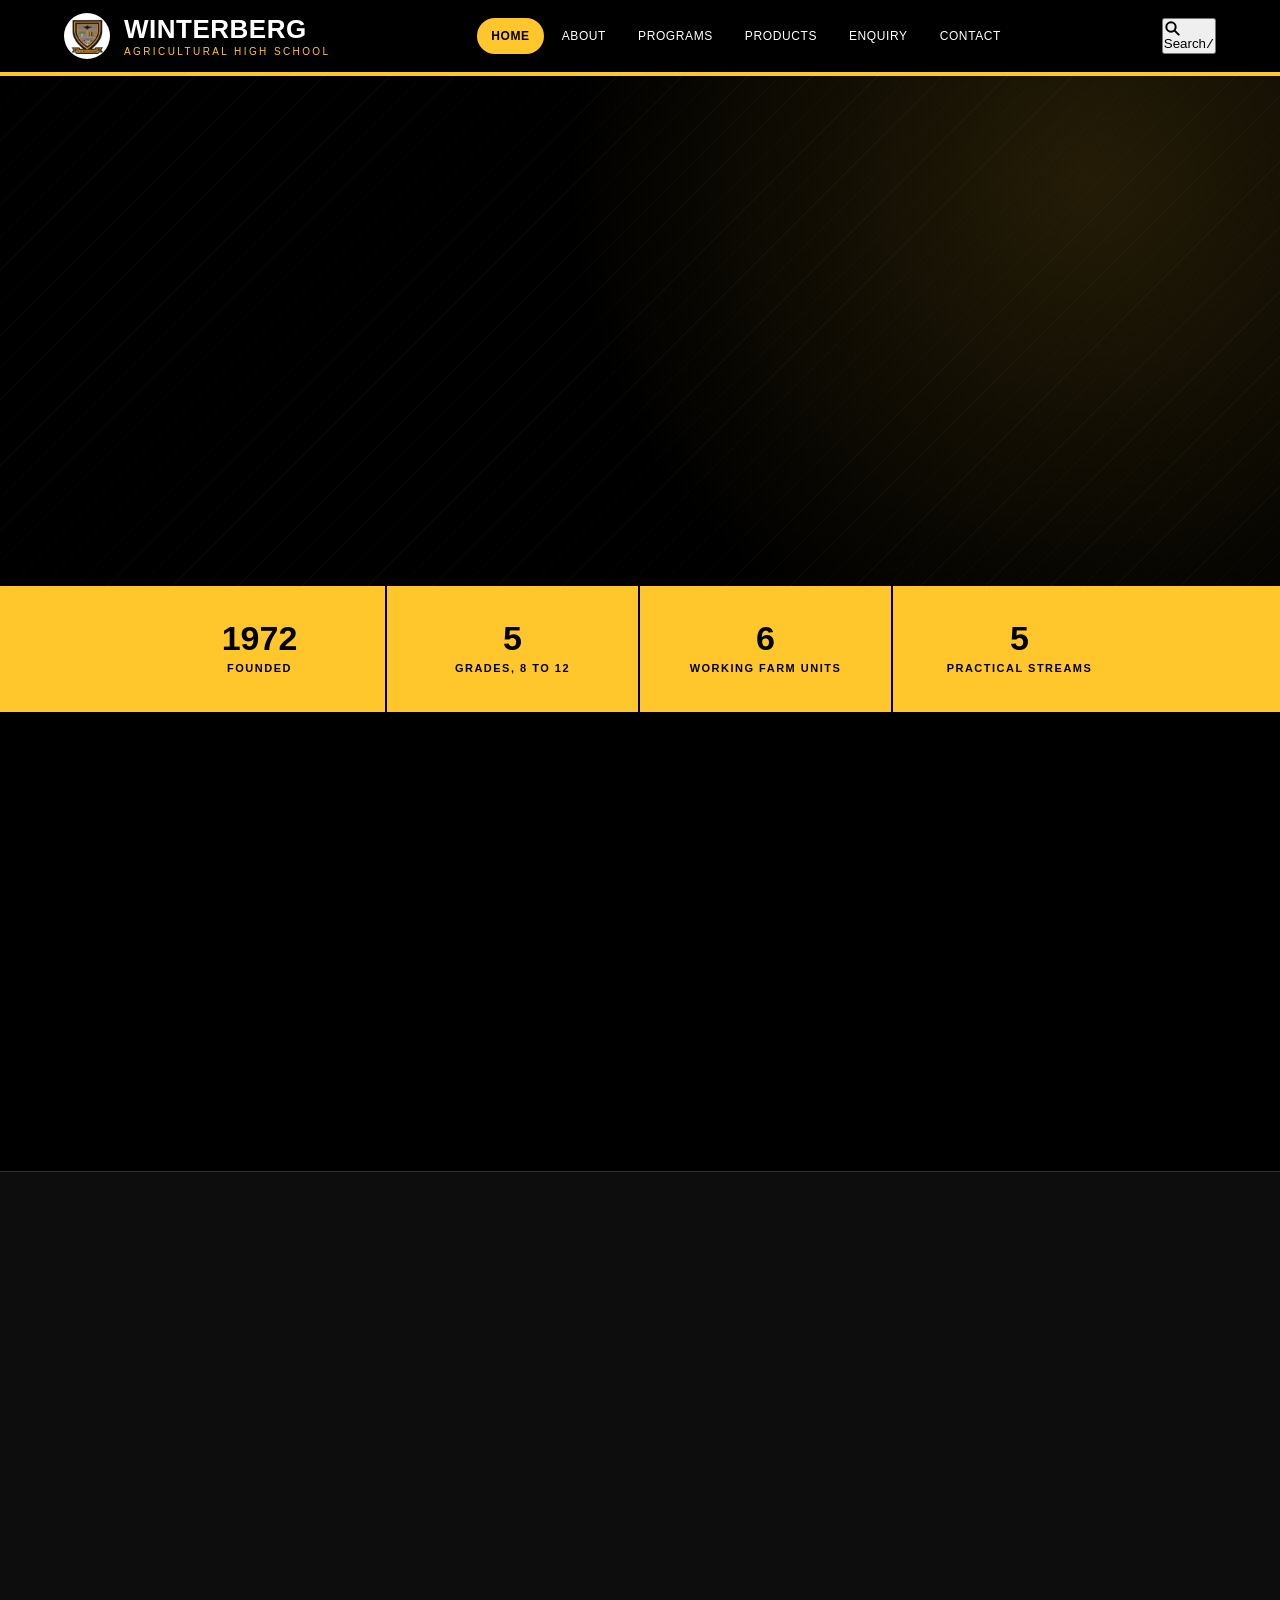
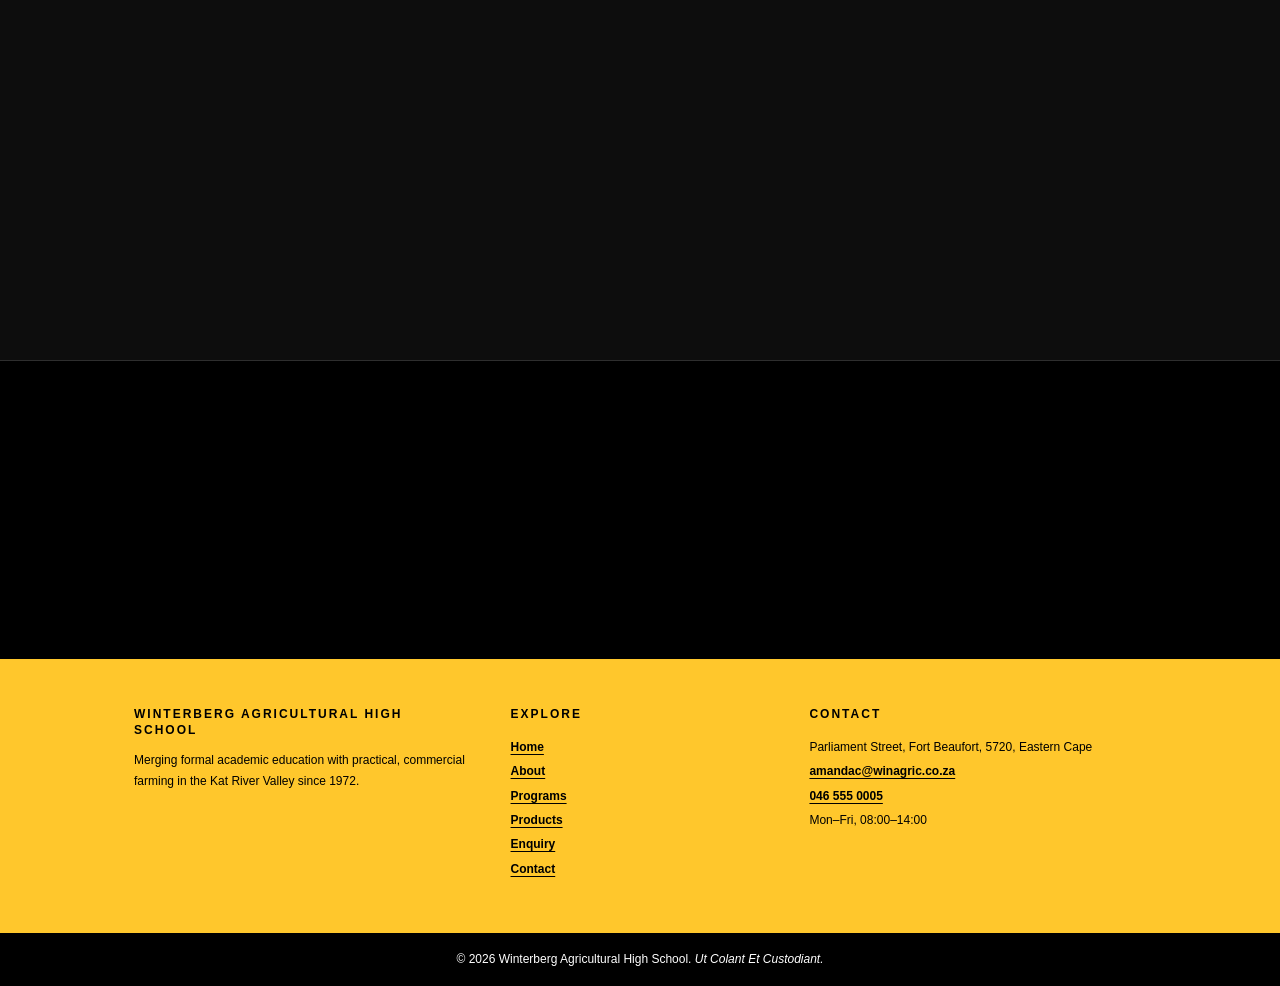
==== commit 9c6695c6: "commit" ====
--- a/index.html
+++ b/index.html
@@ -50,6 +50,10 @@
             <a href="./pages/enquiry.html">ENQUIRY</a>
             <a href="./pages/contact.html">CONTACT</a>
         </nav>
+        <button class="search-btn" type="button" aria-haspopup="dialog" aria-label="Search the site">
+            <svg width="16" height="16" viewBox="0 0 24 24" fill="none" stroke="currentColor" stroke-width="3" stroke-linecap="round" aria-hidden="true"><circle cx="10.5" cy="10.5" r="7"/><path d="M16 16l6 6"/></svg>
+            <span>Search</span><kbd aria-hidden="true">/</kbd>
+        </button>
     </header>
 
     <main id="main">
@@ -119,27 +123,27 @@
                     <p class="lede">Select any image to view it larger. Use the arrow keys to move through the gallery and Esc to close.</p>
                 </div>
                 <div class="gallery" id="gallery" role="list" aria-label="Photo gallery. Select an image to enlarge it.">
-                <button class="gallery-item reveal" type="button" data-full="./assets/images/dairy-herd.svg" data-caption="Dairy herd" data-alt="Illustration of dairy cows grazing on the Winterberg school farm" data-delay="0">
+                <button class="gallery-item reveal" type="button" data-full="./assets/images/dairy-herd.png" data-caption="Dairy herd" data-alt="Illustration of dairy cows grazing on the Winterberg school farm" data-delay="0">
                     <img src="./assets/images/dairy-herd.svg" width="800" height="600" loading="lazy" alt="Illustration of dairy cows grazing on the Winterberg school farm">
                     <span class="cap">Dairy herd</span>
                 </button>
-                <button class="gallery-item reveal" type="button" data-full="./assets/images/citrus-orchard.svg" data-caption="Citrus orchards" data-alt="Illustration of rows of orange trees in the school citrus orchard" data-delay="1">
+                <button class="gallery-item reveal" type="button" data-full="./assets/images/citrus-orchard.png" data-caption="Citrus orchards" data-alt="Illustration of rows of orange trees in the school citrus orchard" data-delay="1">
                     <img src="./assets/images/citrus-orchard.svg" width="800" height="600" loading="lazy" alt="Illustration of rows of orange trees in the school citrus orchard">
                     <span class="cap">Citrus orchards</span>
                 </button>
-                <button class="gallery-item reveal" type="button" data-full="./assets/images/lucerne-fields.svg" data-caption="Lucerne fields" data-alt="Illustration of lucerne fields with round hay bales" data-delay="2">
+                <button class="gallery-item reveal" type="button" data-full="./assets/images/lucerne-fields.png" data-caption="Lucerne fields" data-alt="Illustration of lucerne fields with round hay bales" data-delay="2">
                     <img src="./assets/images/lucerne-fields.svg" width="800" height="600" loading="lazy" alt="Illustration of lucerne fields with round hay bales">
                     <span class="cap">Lucerne fields</span>
                 </button>
-                <button class="gallery-item reveal" type="button" data-full="./assets/images/welding-workshop.svg" data-caption="Welding and metalwork" data-alt="Illustration of an anvil and welding sparks in the school workshop" data-delay="0">
+                <button class="gallery-item reveal" type="button" data-full="./assets/images/welding-workshop.png" data-caption="Welding and metalwork" data-alt="Illustration of an anvil and welding sparks in the school workshop" data-delay="0">
                     <img src="./assets/images/welding-workshop.svg" width="800" height="600" loading="lazy" alt="Illustration of an anvil and welding sparks in the school workshop">
                     <span class="cap">Welding and metalwork</span>
                 </button>
-                <button class="gallery-item reveal" type="button" data-full="./assets/images/greenhouse.svg" data-caption="Greenhouses" data-alt="Illustration of a greenhouse full of young seedlings" data-delay="1">
+                <button class="gallery-item reveal" type="button" data-full="./assets/images/greenhouse.png" data-caption="Greenhouses" data-alt="Illustration of a greenhouse full of young seedlings" data-delay="1">
                     <img src="./assets/images/greenhouse.svg" width="800" height="600" loading="lazy" alt="Illustration of a greenhouse full of young seedlings">
                     <span class="cap">Greenhouses</span>
                 </button>
-                <button class="gallery-item reveal" type="button" data-full="./assets/images/classroom.svg" data-caption="Classroom learning" data-alt="Illustration of a classroom blackboard with a graph" data-delay="2">
+                <button class="gallery-item reveal" type="button" data-full="./assets/images/classroom.png" data-caption="Classroom learning" data-alt="Illustration of a classroom blackboard with a graph" data-delay="2">
                     <img src="./assets/images/classroom.svg" width="800" height="600" loading="lazy" alt="Illustration of a classroom blackboard with a graph">
                     <span class="cap">Classroom learning</span>
                 </button>
@@ -196,6 +200,7 @@
 
     <button class="to-top" type="button" aria-label="Back to top">&uarr;</button>
 
+    <script src="./assets/js/search-index.js" defer></script>
     <script src="./assets/js/main.js" defer></script>
 </body>
 </html>
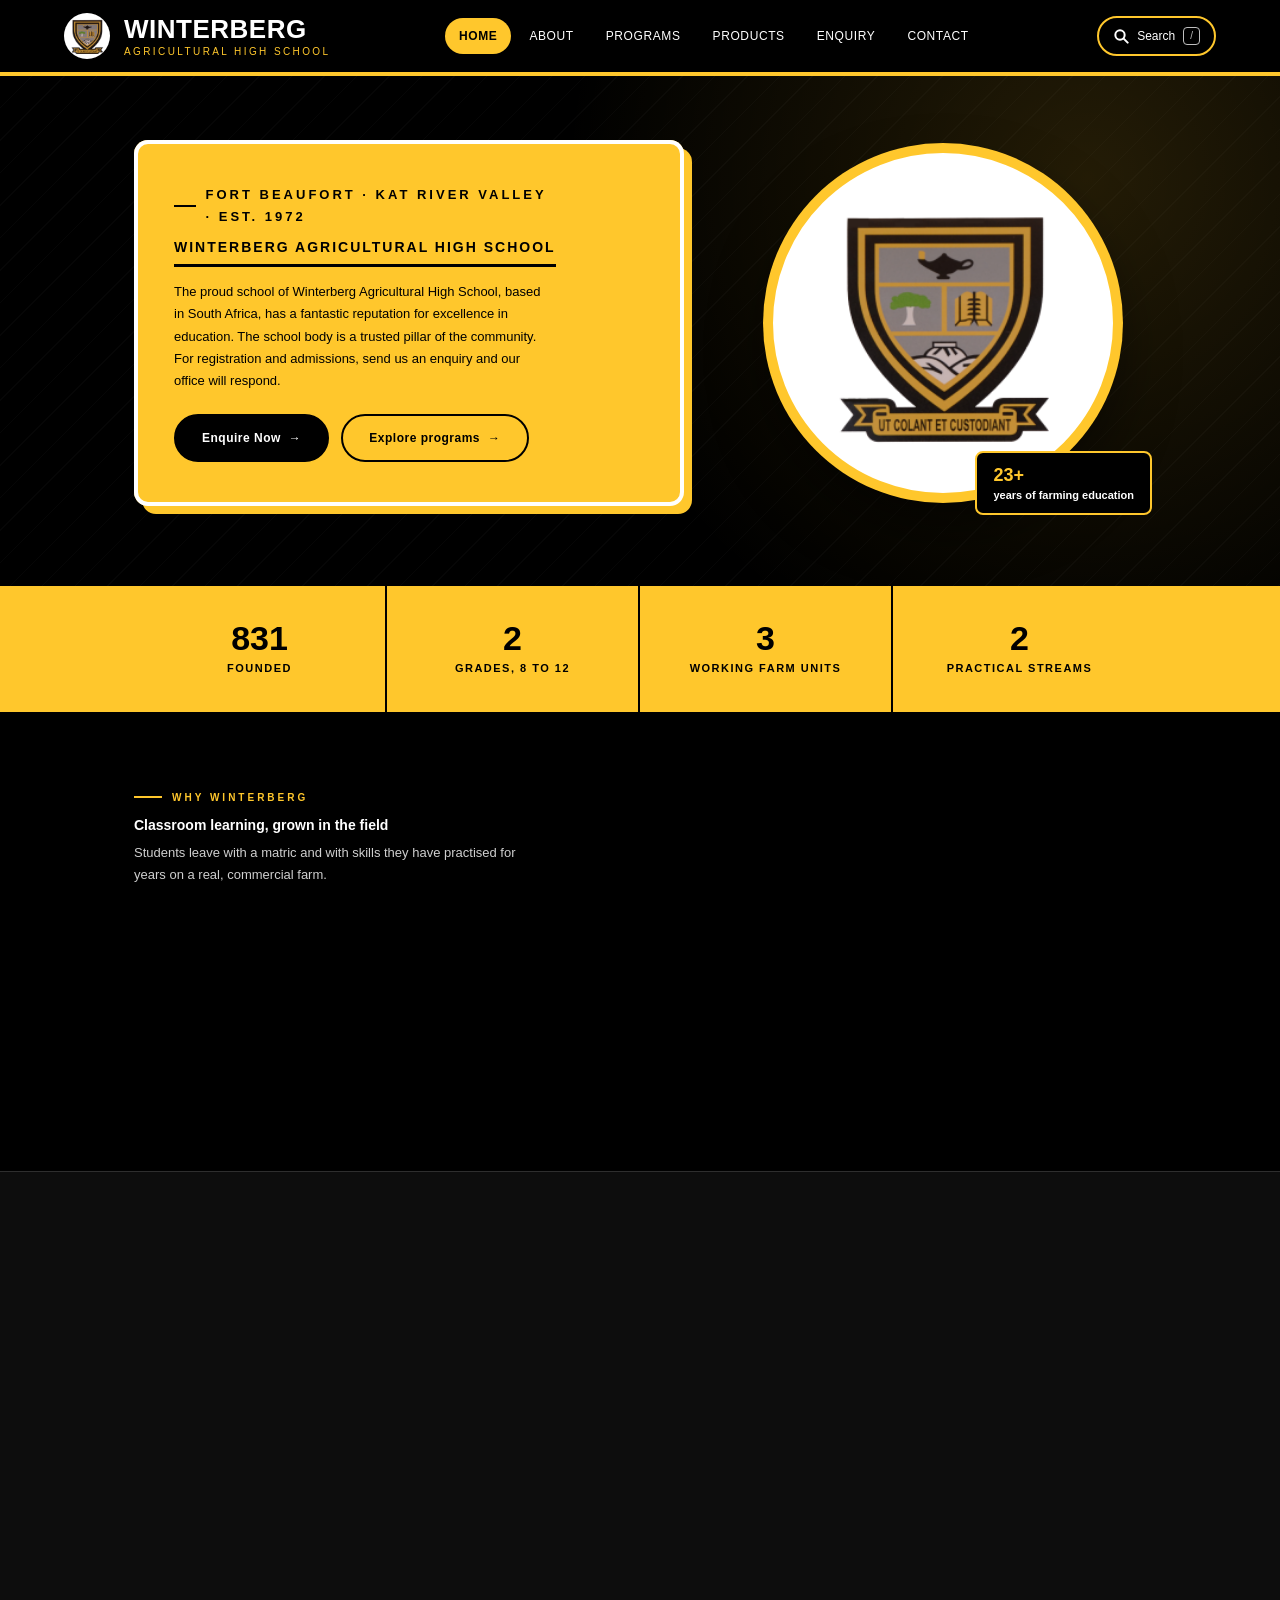
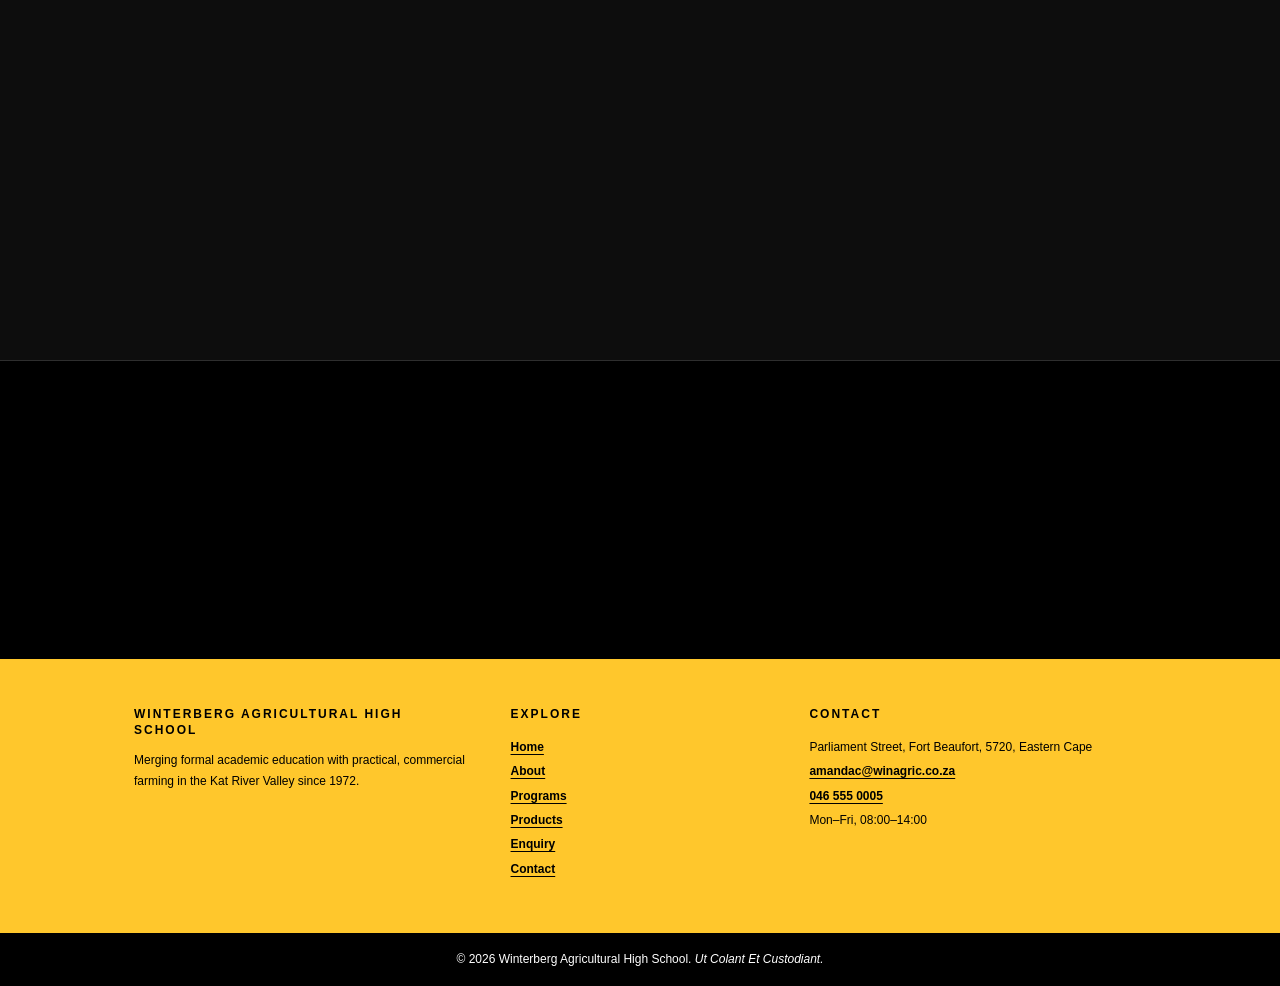
==== commit 5719ed01: "changed everything" ====
--- a/index.html
+++ b/index.html
@@ -10,7 +10,7 @@
     <meta name="theme-color" content="#000000">
     <link rel="canonical" href="https://siyahlumakepe15-debug.github.io/Winterberg-Website/">
     <!-- Security: Content-Security-Policy and referrer policy -->
-    <meta http-equiv="Content-Security-Policy" content="default-src 'self'; script-src 'self' 'sha256-N9v3EnPaUyp6HvI/g75KoK11mUw7quk1fPSwEhREnaU=' https://unpkg.com; style-src 'self' https://unpkg.com https://fonts.googleapis.com; font-src https://fonts.gstatic.com; img-src 'self' data: https://*.tile.openstreetmap.org; connect-src 'self'; object-src 'none'; base-uri 'self'; form-action 'self'">
+    <meta http-equiv="Content-Security-Policy" content="default-src 'self'; script-src 'self' 'sha256-XYmYjDeUQsiDZmqTxoNeE4vn2Ucakln2xhVBcDHF1Vg=' https://unpkg.com; style-src 'self' https://unpkg.com https://fonts.googleapis.com; font-src https://fonts.gstatic.com; img-src 'self' data: https://*.tile.openstreetmap.org; connect-src 'self'; object-src 'none'; base-uri 'self'; form-action 'self'">
     <meta name="referrer" content="strict-origin-when-cross-origin">
     <!-- Social sharing -->
     <meta property="og:type" content="website">
@@ -28,7 +28,7 @@
     <link rel="stylesheet" href="https://fonts.googleapis.com/css2?family=Poppins:wght@400;500;600;700&amp;display=swap">
     <link rel="stylesheet" href="./assets/css/style.css">
     <script type="application/ld+json">{"@context": "https://schema.org", "@type": "EducationalOrganization", "name": "Winterberg Agricultural High School", "alternateName": "Winterberg Landbou Hoërskool", "url": "https://siyahlumakepe15-debug.github.io/Winterberg-Website/", "logo": "https://siyahlumakepe15-debug.github.io/Winterberg-Website/assets/images/winterberg-crest.png", "foundingDate": "1972", "email": "amandac@winagric.co.za", "telephone": "+27465550005", "address": {"@type": "PostalAddress", "streetAddress": "Parliament Street", "addressLocality": "Fort Beaufort", "addressRegion": "Eastern Cape", "postalCode": "5720", "addressCountry": "ZA"}, "geo": {"@type": "GeoCoordinates", "latitude": -32.7867, "longitude": 26.6236}, "openingHours": "Mo-Fr 08:00-14:00"}</script>
-    <script>document.documentElement.className = "js";</script>
+    <script>document.documentElement.className="js";setTimeout(function(){if(!window.__wb){document.documentElement.className="no-js"}},2500);</script>
 </head>
 <body>
     <a class="skip-link" href="#main">Skip to main content</a>
--- a/assets/css/style.css
+++ b/assets/css/style.css
@@ -549,3 +549,79 @@
 [hidden] { display: none !important; }
 .result-card .btn-outline { background: transparent; color: var(--colour-white); border-color: var(--colour-white); }
 .result-card .btn-outline:hover { background: var(--colour-white); color: var(--colour-black); }
+
+/* Lightbox download button */
+.lb-download { position: fixed; left: 50%; bottom: 24px; translate: -50% 0; }
+@media screen and (max-width: 600px) { .lb-download { bottom: 14px; } }
+
+/* =========================================================
+   13. SITE SEARCH
+========================================================= */
+.search-btn {
+    display: inline-flex; align-items: center; gap: 8px; flex: none;
+    padding: 9px 14px; border: 2px solid var(--colour-yellow); border-radius: 999px;
+    background: transparent; color: var(--colour-white); font-size: var(--size-body); font-weight: 500;
+    transition: background-color .2s, color .2s;
+}
+.search-btn:hover, .search-btn:focus-visible { background: var(--colour-yellow); color: var(--colour-black); }
+.search-btn kbd {
+    font-family: var(--font-main); font-size: 10px; line-height: 1; padding: 3px 6px;
+    border: 1px solid currentColor; border-radius: 4px; opacity: .75;
+}
+.search-dialog {
+    border: 0; background: transparent; padding: 0; width: 100%; max-width: 100vw; height: 100%; max-height: 100vh;
+    color: var(--colour-white);
+}
+.search-dialog::backdrop { background: rgba(0, 0, 0, .85); backdrop-filter: blur(4px); }
+.search-dialog[open] { display: block; animation: fade .2s var(--ease); }
+.search-box {
+    width: min(680px, 92vw); margin: 10vh auto 0; background: var(--colour-panel);
+    border: 2px solid var(--colour-yellow); border-radius: var(--radius); padding: 18px;
+    box-shadow: 8px 8px 0 var(--colour-yellow);
+}
+.search-form { display: flex; gap: 10px; align-items: center; }
+.search-form input {
+    flex: 1; min-width: 0; padding: 14px 16px; font-family: var(--font-main); font-size: 14px;
+    background: var(--colour-white); color: var(--colour-black); border: 2px solid var(--colour-white); border-radius: var(--radius-sm);
+}
+.search-form input:focus { outline: none; box-shadow: 0 0 0 4px var(--colour-yellow); }
+.search-close {
+    flex: none; padding: 10px 12px; border: 1px solid var(--colour-line); border-radius: var(--radius-sm);
+    background: transparent; color: var(--colour-muted); font-size: 11px; font-weight: 600;
+}
+.search-close:hover { color: var(--colour-yellow); border-color: var(--colour-yellow); }
+.search-hint { margin-top: 14px; color: var(--colour-muted); }
+.search-hint button {
+    margin: 0 4px 4px 0; padding: 5px 14px; border: 1px solid var(--colour-white); border-radius: 999px;
+    background: transparent; color: var(--colour-white); font-size: 11px; font-weight: 600;
+}
+.search-hint button:hover { background: var(--colour-yellow); color: var(--colour-black); border-color: var(--colour-yellow); }
+.search-results { margin-top: 12px; max-height: 52vh; overflow-y: auto; display: grid; gap: 6px; }
+.search-results li a {
+    display: grid; gap: 2px; padding: 12px 14px; border: 1px solid var(--colour-line); border-radius: var(--radius-sm);
+    background: var(--colour-black); transition: background-color .15s, color .15s, border-color .15s;
+}
+.search-results li.is-active a, .search-results li a:hover, .search-results li a:focus-visible {
+    background: var(--colour-yellow); color: var(--colour-black); border-color: var(--colour-yellow);
+}
+.search-page { font-size: 10px; font-weight: 600; letter-spacing: 2px; text-transform: uppercase; color: var(--colour-yellow); }
+.search-results li.is-active .search-page, .search-results li a:hover .search-page, .search-results li a:focus-visible .search-page { color: var(--colour-black); }
+.search-snippet { font-size: 11px; color: var(--colour-muted); }
+.search-results li.is-active .search-snippet, .search-results li a:hover .search-snippet, .search-results li a:focus-visible .search-snippet { color: var(--colour-black); }
+.search-results mark { background: var(--colour-yellow); color: var(--colour-black); border-radius: 3px; padding: 0 2px; font-weight: 700; }
+.search-results li.is-active mark, .search-results li a:hover mark { background: var(--colour-black); color: var(--colour-yellow); }
+.search-empty { padding: 14px; color: var(--colour-muted); }
+.search-empty a { color: var(--colour-yellow); text-decoration: underline; }
+
+@media screen and (max-width: 992px) { .search-btn kbd { display: none; } .primary-nav a { padding: 8px 10px; } }
+@media screen and (max-width: 768px) {
+    .search-btn { order: 2; margin-left: auto; }
+    .nav-toggle { order: 3; }
+    .search-btn span { display: none; }
+    .search-btn { padding: 0; width: 44px; height: 44px; justify-content: center; }
+    .search-box { margin-top: 6vh; }
+}
+
+/* If JavaScript fails to load, show everything and use the plain nav */
+.no-js .nav-toggle, .no-js .search-btn { display: none; }
+.no-js .reveal { opacity: 1; transform: none; }
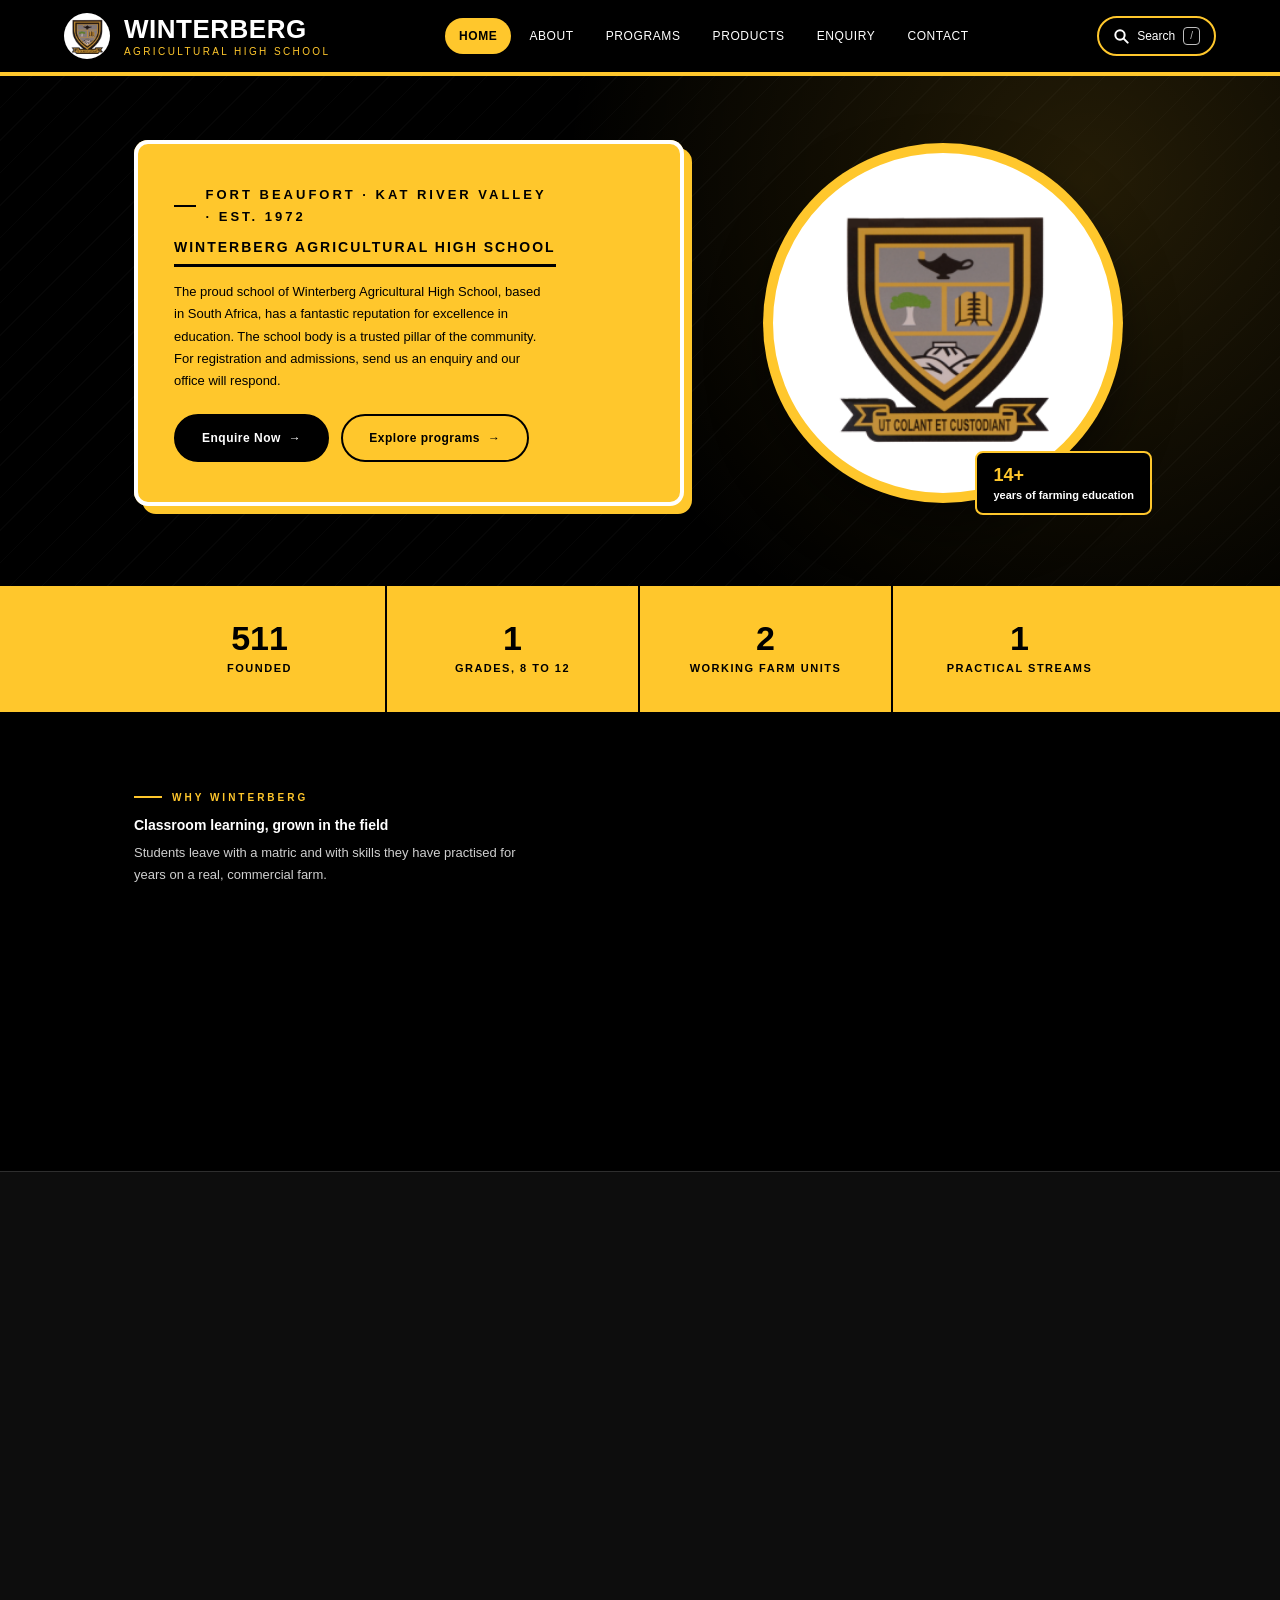
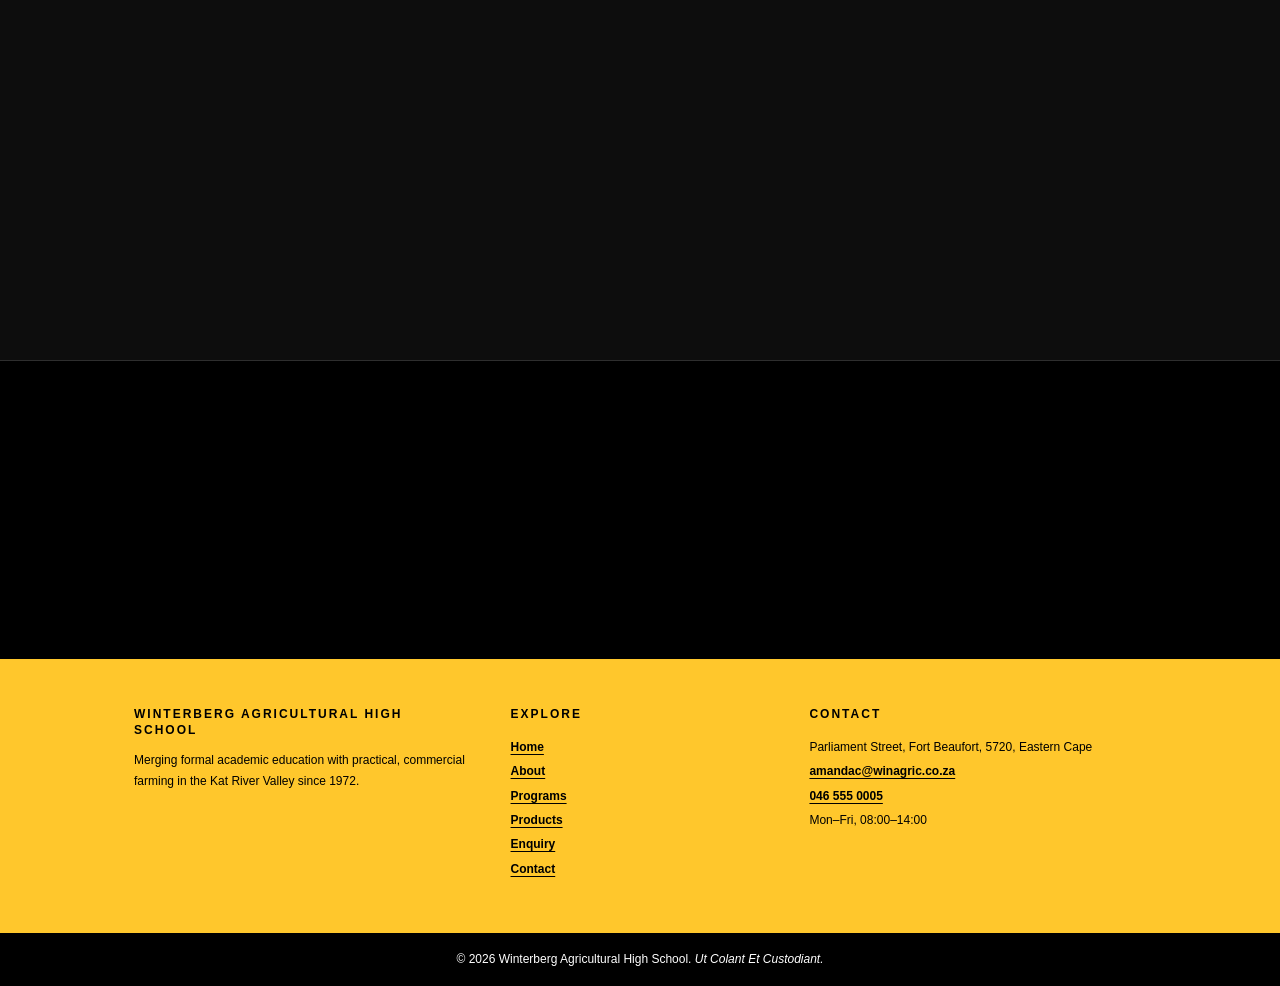
==== commit 5171d3ed: "commits" ====
--- a/index.html
+++ b/index.html
@@ -10,7 +10,7 @@
     <meta name="theme-color" content="#000000">
     <link rel="canonical" href="https://siyahlumakepe15-debug.github.io/Winterberg-Website/">
     <!-- Security: Content-Security-Policy and referrer policy -->
-    <meta http-equiv="Content-Security-Policy" content="default-src 'self'; script-src 'self' 'sha256-XYmYjDeUQsiDZmqTxoNeE4vn2Ucakln2xhVBcDHF1Vg=' https://unpkg.com; style-src 'self' https://unpkg.com https://fonts.googleapis.com; font-src https://fonts.gstatic.com; img-src 'self' data: https://*.tile.openstreetmap.org; connect-src 'self'; object-src 'none'; base-uri 'self'; form-action 'self'">
+    <meta http-equiv="Content-Security-Policy" content="default-src 'self'; script-src 'self' 'sha256-XYmYjDeUQsiDZmqTxoNeE4vn2Ucakln2xhVBcDHF1Vg=' https://unpkg.com; style-src 'self' https://unpkg.com https://fonts.googleapis.com; font-src https://fonts.gstatic.com; img-src 'self' data: https://tile.openstreetmap.org https://*.tile.openstreetmap.org; connect-src 'self'; frame-src https://www.openstreetmap.org; object-src 'none'; base-uri 'self'; form-action 'self'">
     <meta name="referrer" content="strict-origin-when-cross-origin">
     <!-- Social sharing -->
     <meta property="og:type" content="website">
